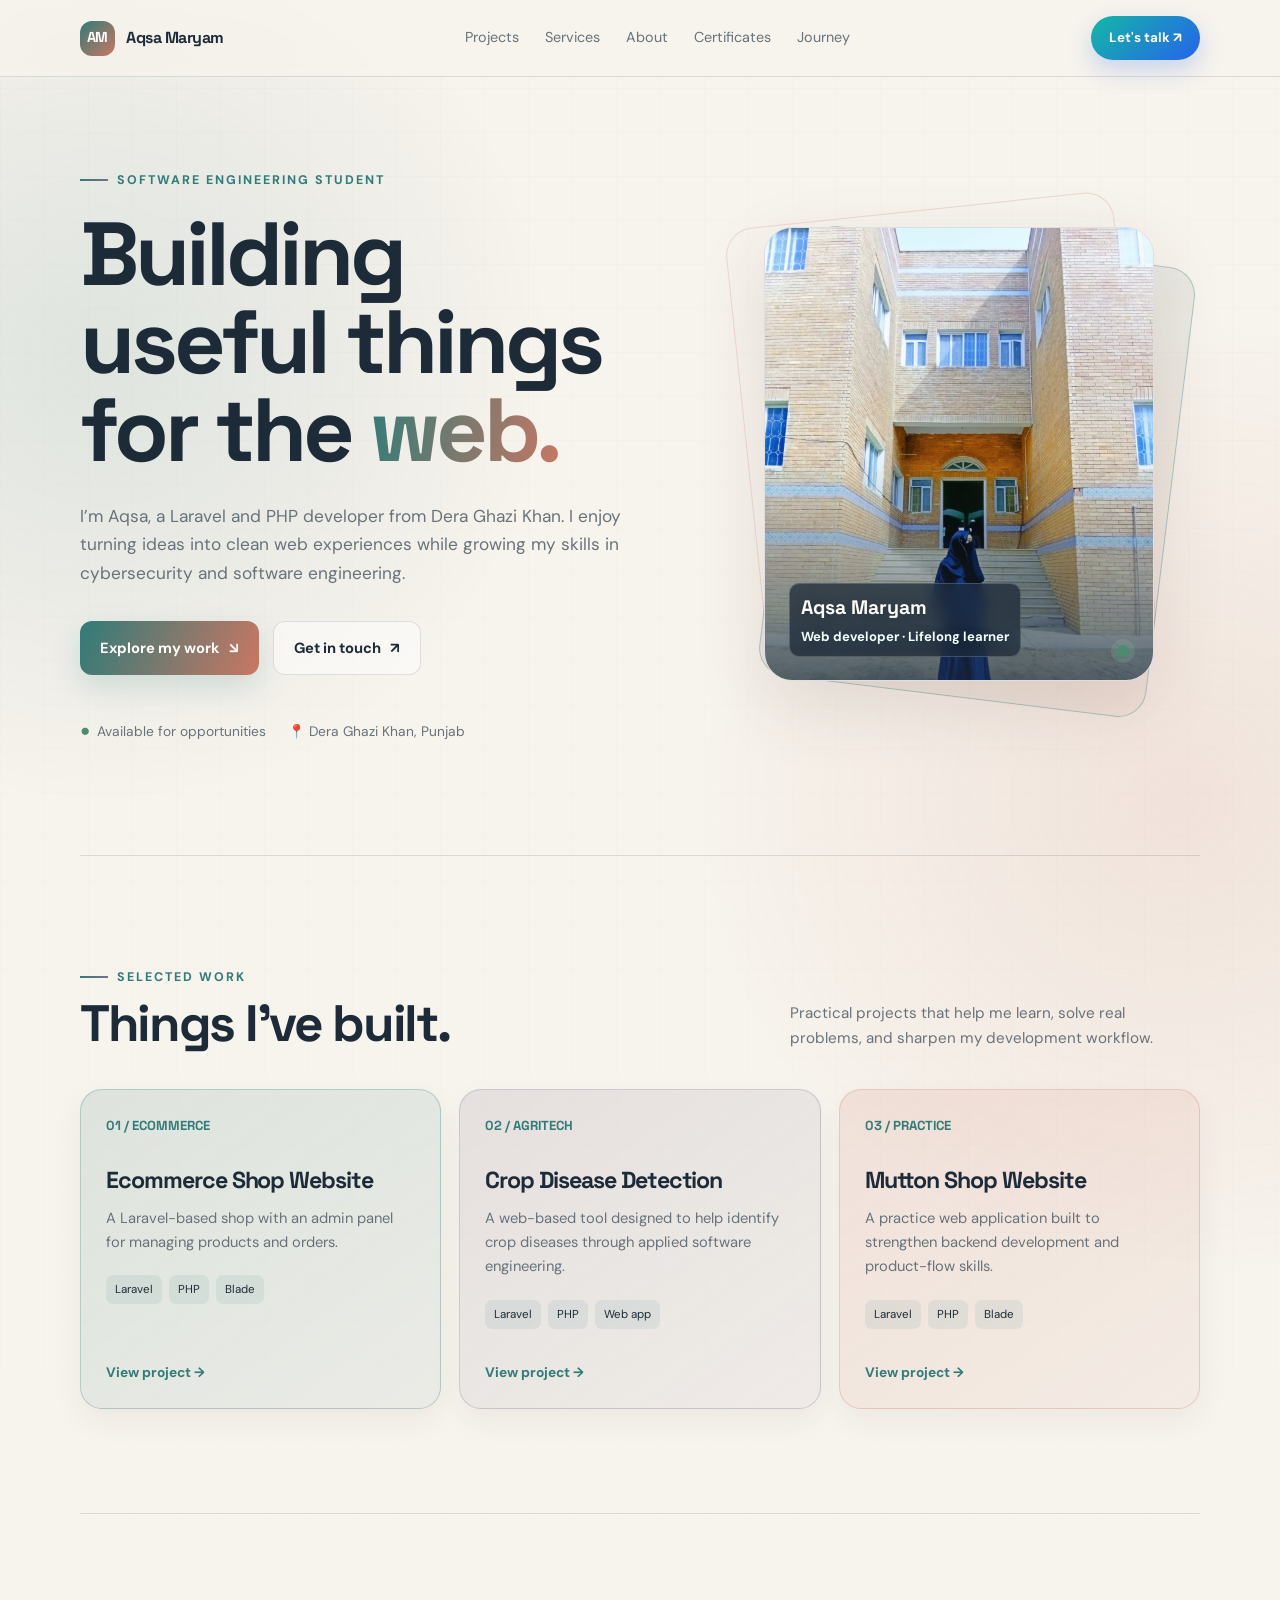
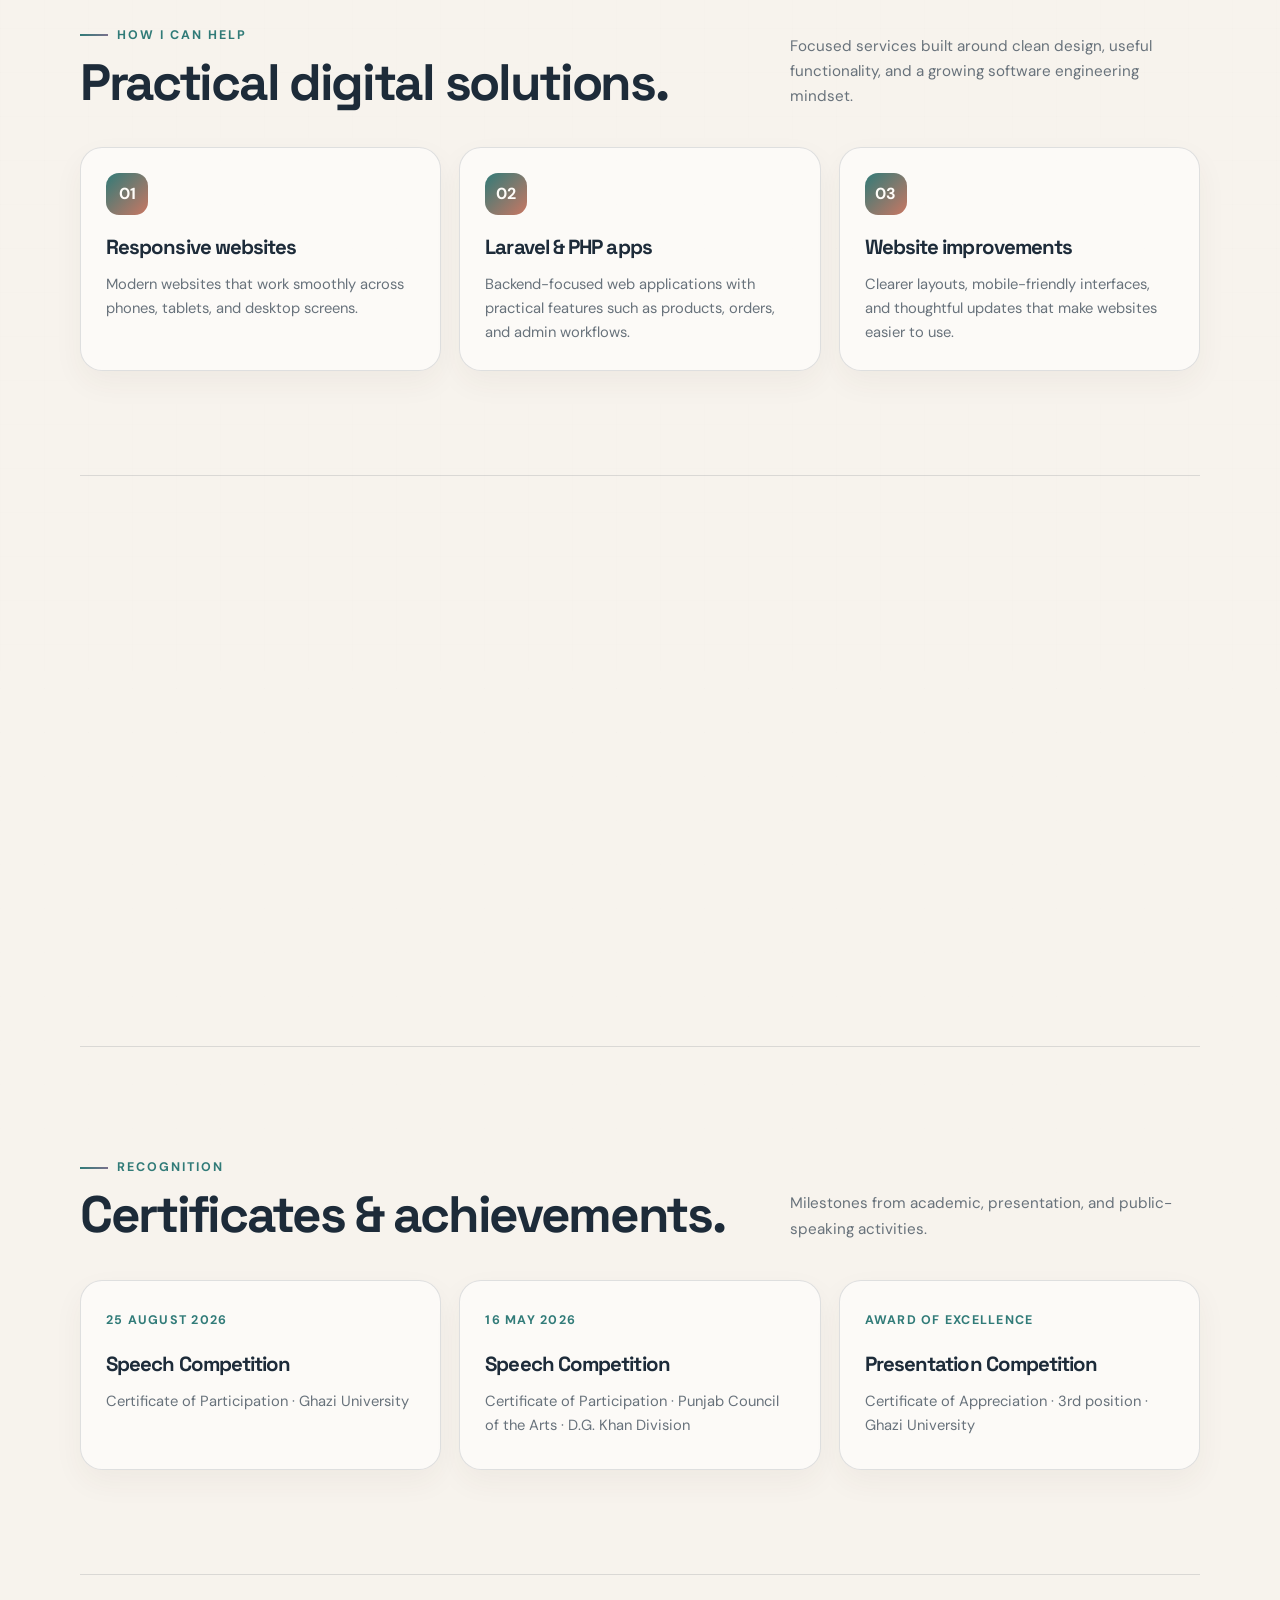
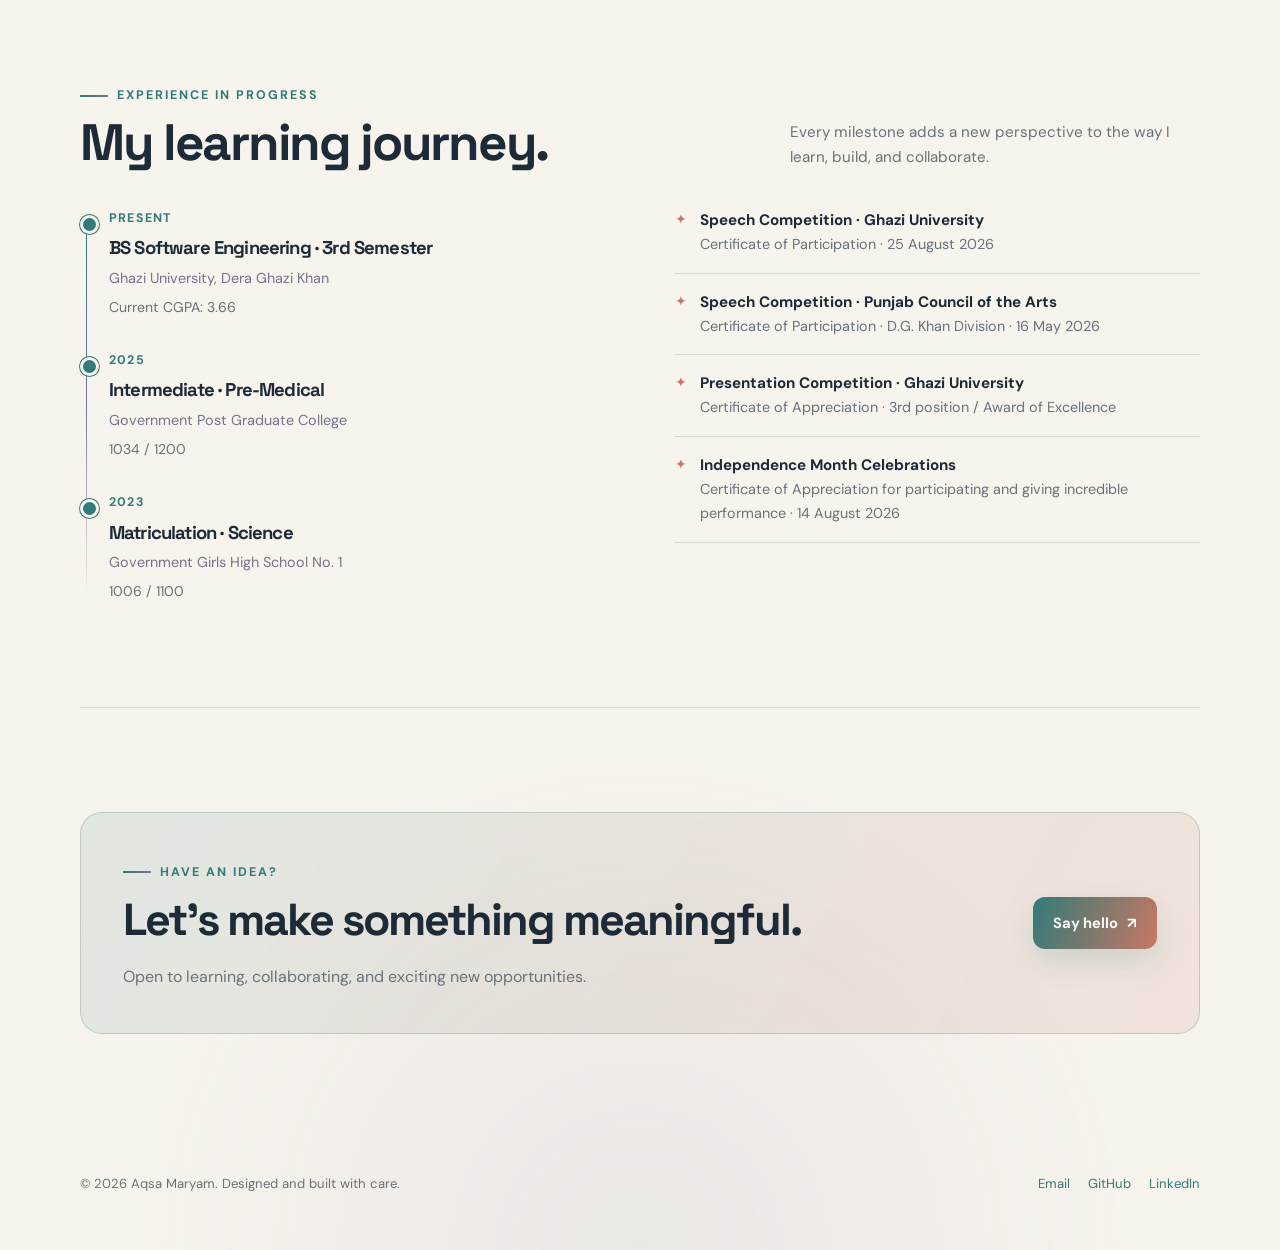
==== index.html @ 24b1ebb6 "Restore box palette and improve portrait label contrast Co-authored-by: Copilot <223556219+Copilot@u" ====
<!DOCTYPE html>
<html lang="en">
<head>
  <meta charset="UTF-8">
  <meta name="viewport" content="width=device-width, initial-scale=1">
  <meta name="description" content="Aqsa Maryam — Software Engineering student and web developer.">
  <title>Aqsa Maryam | Software Engineering Student</title>
  <link rel="preconnect" href="https://fonts.googleapis.com">
  <link rel="preconnect" href="https://fonts.gstatic.com" crossorigin>
  <link href="https://fonts.googleapis.com/css2?family=DM+Sans:wght@400;500;600;700&family=Space+Grotesk:wght@500;600;700&display=swap" rel="stylesheet">
  <style>
    :root {
      --bg: #f7f3ed;
      --bg-soft: #efe8de;
      --card: rgba(255,255,255,.72);
      --card-solid: #fffdf9;
      --text: #1d2b39;
      --muted: #68727b;
      --line: rgba(29,43,57,.13);
      --purple: #7a718c;
      --cyan: #317b78;
      --pink: #c97763;
      --green: #4c8b70;
      --shadow: 0 24px 70px rgba(74,58,43,.13);
      --radius: 22px;
    }

    * { box-sizing: border-box; margin: 0; padding: 0; }
    html { scroll-behavior: smooth; }
    body {
      background: var(--bg);
      color: var(--text);
      font-family: 'DM Sans', sans-serif;
      line-height: 1.65;
      overflow-x: hidden;
      animation: page-enter .45s ease-out both;
    }
    @keyframes page-enter { from { opacity: 0; transform: translateY(8px); } to { opacity: 1; transform: none; } }
    body::before {
      content: '';
      position: fixed;
      inset: 0;
      z-index: -2;
      background:
        radial-gradient(circle at 8% 8%, rgba(49,123,120,.12), transparent 28rem),
        radial-gradient(circle at 92% 18%, rgba(201,119,99,.13), transparent 30rem),
        radial-gradient(circle at 50% 100%, rgba(122,113,140,.09), transparent 32rem);
      pointer-events: none;
    }
    body::after {
      content: '';
      position: fixed;
      inset: 0;
      z-index: -1;
      opacity: .32;
      background-image: linear-gradient(rgba(29,43,57,.045) 1px, transparent 1px), linear-gradient(90deg, rgba(29,43,57,.045) 1px, transparent 1px);
      background-size: 44px 44px;
      mask-image: linear-gradient(to bottom, black, transparent 75%);
      pointer-events: none;
    }
    a { color: inherit; }
    .container { width: min(1120px, calc(100% - 40px)); margin: 0 auto; }

    .site-nav {
      position: sticky; top: 0; z-index: 20;
      border-bottom: 1px solid var(--line);
      background: rgba(247,243,237,.82);
      backdrop-filter: blur(18px);
    }
    .nav-inner { position: relative; min-height: 76px; display: flex; align-items: center; justify-content: space-between; gap: 24px; }
    .brand { display: flex; align-items: center; gap: 11px; font-family: 'Space Grotesk', sans-serif; font-weight: 700; text-decoration: none; letter-spacing: -.03em; }
    .brand-mark { width: 35px; height: 35px; display: grid; place-items: center; border-radius: 12px; color: #fffdf9; background: linear-gradient(135deg, var(--cyan), var(--pink)); font-size: .9rem; }
    .nav-links { display: flex; gap: 26px; list-style: none; color: var(--muted); font-size: .9rem; }
    .nav-links a { text-decoration: none; transition: color .2s ease; }
    .nav-links a:hover { color: var(--cyan); }
    .nav-cta { padding: 11px 18px; border: 0; border-radius: 999px; color: #fff; background: linear-gradient(135deg, #14b8a6, #2563eb); box-shadow: 0 10px 24px rgba(37,99,235,.22); text-decoration: none; font-size: .84rem; font-weight: 700; transition: transform .2s ease, box-shadow .2s ease; }
    .nav-cta:hover { transform: translateY(-3px); box-shadow: 0 14px 30px rgba(37,99,235,.28); }
    .menu-toggle { display: none; border: 1px solid var(--line); border-radius: 10px; padding: 8px 10px; color: var(--text); background: rgba(255,255,255,.55); font: inherit; font-size: .82rem; font-weight: 700; cursor: pointer; }

    .hero { min-height: 720px; display: grid; grid-template-columns: 1.08fr .92fr; align-items: center; gap: 72px; padding: 86px 0 110px; }
    .eyebrow { display: inline-flex; align-items: center; gap: 9px; color: var(--cyan); font-size: .78rem; font-weight: 700; text-transform: uppercase; letter-spacing: .16em; }
    .eyebrow::before { content: ''; width: 28px; height: 2px; background: linear-gradient(90deg, var(--cyan), var(--purple)); }
    h1, h2, h3 { font-family: 'Space Grotesk', sans-serif; letter-spacing: -.045em; }
    h1 { max-width: 720px; margin-top: 21px; font-size: clamp(3.2rem, 7vw, 6.4rem); line-height: .98; }
    .gradient-text { background: linear-gradient(100deg, var(--cyan), var(--pink)); background-clip: text; -webkit-background-clip: text; color: transparent; }
    .hero-copy { max-width: 620px; margin-top: 27px; color: var(--muted); font-size: 1.08rem; }
    .hero-actions { display: flex; flex-wrap: wrap; gap: 14px; margin-top: 34px; }
    .button { display: inline-flex; align-items: center; gap: 9px; padding: 14px 20px; border-radius: 12px; text-decoration: none; font-weight: 700; font-size: .92rem; transition: transform .2s ease, box-shadow .2s ease, background .2s ease; }
    .button:hover { transform: translateY(-3px); }
    .button-primary { color: #fffdf9; background: linear-gradient(110deg, var(--cyan), var(--pink)); box-shadow: 0 12px 30px rgba(49,123,120,.18); }
    .button-secondary { border: 1px solid var(--line); color: var(--text); background: rgba(255,255,255,.5); }
    .quick-facts { display: flex; flex-wrap: wrap; gap: 22px; margin-top: 42px; color: var(--muted); font-size: .86rem; }
    .quick-facts span { display: inline-flex; align-items: center; gap: 7px; }
    .quick-facts b { color: var(--green); font-size: 1.05rem; }

    .portrait-wrap { position: relative; justify-self: center; width: min(100%, 390px); aspect-ratio: .86; }
    .portrait-wrap::before, .portrait-wrap::after { content: ''; position: absolute; border-radius: 28px; transform: rotate(7deg); }
    .portrait-wrap::before { inset: 18px -18px -18px 18px; border: 1px solid rgba(49,123,120,.32); background: linear-gradient(145deg, rgba(49,123,120,.1), rgba(201,119,99,.08)); }
    .portrait-wrap::after { inset: -18px 18px 18px -18px; border: 1px solid rgba(201,119,99,.22); transform: rotate(-6deg); }
    .portrait-card { position: absolute; inset: 0; z-index: 1; overflow: hidden; border: 1px solid rgba(29,43,57,.14); border-radius: 28px; background: var(--card-solid); box-shadow: var(--shadow); }
    .portrait-card img { width: 100%; height: 100%; object-fit: cover; object-position: center top; filter: saturate(.9); }
    .portrait-card::after { content: ''; position: absolute; inset: 0; background: linear-gradient(to top, rgba(29,43,57,.72), transparent 50%); }
    .portrait-label { position: absolute; z-index: 2; bottom: 23px; left: 24px; right: 24px; display: flex; align-items: end; justify-content: space-between; gap: 12px; }
    .portrait-label > div { padding: 8px 11px; border: 1px solid rgba(255,255,255,.18); border-radius: 10px; background: rgba(29,43,57,.76); backdrop-filter: blur(8px); }
    .portrait-label strong { display: block; color: #fffdf9; font-family: 'Space Grotesk'; font-size: 1.22rem; text-shadow: 0 2px 10px rgba(29,43,57,.55); }
    .portrait-label small { display: block; margin-top: 2px; color: #f2fffc; font-size: .82rem; font-weight: 700; text-shadow: 0 2px 10px rgba(29,43,57,.55); }
    .status { width: 12px; height: 12px; border-radius: 50%; background: var(--green); box-shadow: 0 0 0 6px rgba(134,239,172,.13); }

    .section { padding: 104px 0; border-top: 1px solid var(--line); }
    .section-heading { display: flex; justify-content: space-between; align-items: end; gap: 25px; margin-bottom: 38px; }
    .section-heading h2 { margin-top: 10px; font-size: clamp(2rem, 4vw, 3.2rem); line-height: 1.05; }
    .section-heading p { max-width: 410px; color: var(--muted); font-size: .95rem; }
    .projects-grid { display: grid; grid-template-columns: repeat(3, 1fr); gap: 18px; }
    .project-card { position: relative; display: flex; flex-direction: column; min-height: 320px; padding: 25px; overflow: hidden; border: 1px solid var(--line); border-radius: var(--radius); box-shadow: 0 12px 30px rgba(74,58,43,.06); transition: transform .25s ease, border-color .25s ease, box-shadow .25s ease; }
    .project-card:nth-child(1) { border-color: rgba(49,123,120,.28); background: linear-gradient(145deg, rgba(49,123,120,.13), rgba(49,123,120,.06)); }
    .project-card:nth-child(2) { border-color: rgba(122,113,140,.28); background: linear-gradient(145deg, rgba(122,113,140,.14), rgba(122,113,140,.06)); }
    .project-card:nth-child(3) { border-color: rgba(201,119,99,.28); background: linear-gradient(145deg, rgba(201,119,99,.14), rgba(201,119,99,.06)); }
    .project-card:hover { transform: translateY(-8px); box-shadow: 0 18px 36px rgba(74,58,43,.11); }
    .project-card:nth-child(1):hover { border-color: rgba(76,139,112,.68); }
    .project-card:nth-child(2):hover { border-color: rgba(91,139,181,.68); }
    .project-card:nth-child(3):hover { border-color: rgba(201,119,99,.68); }
    .project-number { color: var(--cyan); font-family: 'Space Grotesk'; font-size: .82rem; font-weight: 700; }
    .project-card h3 { margin-top: 30px; font-size: 1.45rem; line-height: 1.12; }
    .project-card p { margin-top: 13px; color: var(--muted); font-size: .92rem; }
    .tags { display: flex; flex-wrap: wrap; gap: 7px; margin-top: 21px; }
    .tag { padding: 5px 9px; border-radius: 7px; color: var(--text); background: rgba(49,123,120,.09); font-size: .72rem; }
    .project-link { margin-top: auto; padding-top: 28px; color: var(--cyan); text-decoration: none; font-size: .86rem; font-weight: 700; }
    .project-link span { display: inline-block; transition: transform .2s ease; }
    .project-link:hover span { transform: translateX(5px); }
    .services-grid, .certificates-grid { display: grid; grid-template-columns: repeat(3, 1fr); gap: 18px; }
    .service-card, .certificate-card { padding: 25px; border: 1px solid var(--line); border-radius: var(--radius); background: rgba(255,255,255,.58); box-shadow: 0 12px 30px rgba(74,58,43,.05); }
    .service-card { min-height: 220px; }
    .service-card h3, .certificate-card h3 { margin-top: 21px; font-size: 1.28rem; line-height: 1.15; }
    .service-card p, .certificate-card p { margin-top: 12px; color: var(--muted); font-size: .92rem; }
    .service-icon { display: grid; width: 42px; height: 42px; place-items: center; border-radius: 13px; color: #fffdf9; background: linear-gradient(135deg, var(--cyan), var(--pink)); font-weight: 700; }
    .certificate-card { min-height: 190px; }
    .certificate-card .period { color: var(--cyan); font-size: .78rem; font-weight: 700; letter-spacing: .1em; text-transform: uppercase; }

    .about-grid { display: grid; grid-template-columns: .9fr 1.1fr; gap: 70px; }
    .about-copy { color: var(--muted); font-size: 1.03rem; }
    .about-copy p + p { margin-top: 16px; }
    .skill-list { display: flex; flex-wrap: wrap; align-content: start; gap: 10px; }
    .skill { padding: 12px 15px; border: 1px solid var(--line); border-radius: 12px; color: var(--text); background: rgba(255,255,255,.55); font-size: .86rem; }
    .skill strong { color: var(--cyan); margin-right: 4px; }

    .journey-grid { display: grid; grid-template-columns: 1fr 1fr; gap: 70px; }
    .timeline { position: relative; padding-left: 29px; }
    .timeline::before { content: ''; position: absolute; left: 6px; top: 7px; bottom: 7px; width: 1px; background: linear-gradient(var(--cyan), var(--purple), transparent); }
    .timeline-item { position: relative; padding-bottom: 31px; }
    .timeline-item:last-child { padding-bottom: 0; }
    .timeline-item::before { content: ''; position: absolute; left: -29px; top: 7px; width: 13px; height: 13px; border: 3px solid var(--bg); border-radius: 50%; background: var(--cyan); box-shadow: 0 0 0 1px var(--cyan); }
    .timeline-item .period { color: var(--cyan); font-size: .78rem; font-weight: 700; letter-spacing: .1em; text-transform: uppercase; }
    .timeline-item h3 { margin-top: 5px; font-size: 1.16rem; }
    .timeline-item .place { margin-top: 3px; color: var(--purple); font-size: .9rem; }
    .timeline-item p { margin-top: 5px; color: var(--muted); font-size: .88rem; }
    .achievement-list { list-style: none; }
    .achievement-list li { display: flex; gap: 13px; padding: 16px 0; border-bottom: 1px solid var(--line); color: var(--muted); font-size: .9rem; }
    .achievement-list li:first-child { padding-top: 0; }
    .achievement-list li::before { content: '✦'; flex: 0 0 auto; color: var(--pink); }
    .achievement-list strong { display: block; color: var(--text); font-size: .95rem; }

    .contact-panel { display: flex; align-items: center; justify-content: space-between; gap: 32px; padding: 42px; overflow: hidden; border: 1px solid rgba(49,123,120,.25); border-radius: var(--radius); background: linear-gradient(120deg, rgba(49,123,120,.1), rgba(201,119,99,.13)); }
    .contact-panel h2 { font-size: clamp(1.8rem, 4vw, 2.8rem); }
    .contact-panel p { margin-top: 8px; color: var(--muted); }
    footer { display: flex; justify-content: space-between; gap: 20px; padding: 35px 0 55px; color: var(--muted); font-size: .82rem; }
    footer a { color: var(--cyan); text-decoration: none; }
    .socials { display: flex; gap: 18px; }

    .reveal { opacity: 0; transform: translateY(18px); transition: opacity .65s ease, transform .65s ease; }
    .reveal.visible { opacity: 1; transform: none; }
    @media (prefers-reduced-motion: reduce) { html { scroll-behavior: auto; } body { animation: none; } .reveal { opacity: 1; transform: none; transition: none; } * { transition-duration: .01ms !important; } }
    @media (max-width: 820px) {
      .menu-toggle { display: inline-flex; align-items: center; gap: 7px; }
      .nav-links { display: none; position: absolute; top: calc(100% - 1px); left: 0; right: 0; flex-direction: column; gap: 0; padding: 8px; border: 1px solid var(--line); border-top: 0; border-radius: 0 0 16px 16px; background: rgba(247,243,237,.97); box-shadow: 0 16px 28px rgba(74,58,43,.1); }
      .nav-links.is-open { display: flex; }
      .nav-links a { display: block; padding: 12px 10px; border-radius: 10px; }
      .nav-links a:hover { background: rgba(49,123,120,.08); }
      .hero { grid-template-columns: 1fr; gap: 55px; padding-top: 70px; }
      .portrait-wrap { width: min(100%, 340px); justify-self: start; }
      .projects-grid, .services-grid, .certificates-grid, .journey-grid, .about-grid { grid-template-columns: 1fr; gap: 45px; }
      .section-heading { display: block; }
      .section-heading p { margin-top: 16px; }
    }
    @media (max-width: 520px) {
      .container { width: min(100% - 28px, 1120px); }
      .nav-inner { min-height: 68px; }
      .nav-cta { padding: 8px 11px; font-size: .76rem; }
      .menu-toggle { padding: 7px 9px; }
      h1 { font-size: clamp(2.9rem, 15vw, 4.5rem); }
      .hero { min-height: auto; padding: 65px 0 85px; }
      .section { padding: 76px 0; }
      .contact-panel { display: block; padding: 27px; }
      .contact-panel .button { margin-top: 24px; }
      footer { display: block; }
      .socials { margin-top: 12px; }
    }
  </style>
</head>
<body>
  <nav class="site-nav">
    <div class="container nav-inner">
      <a class="brand" href="#top"><span class="brand-mark">AM</span><span>Aqsa Maryam</span></a>
      <ul class="nav-links" id="site-menu">
        <li><a href="#projects">Projects</a></li>
        <li><a href="#services">Services</a></li>
        <li><a href="#about">About</a></li>
        <li><a href="#certificates">Certificates</a></li>
        <li><a href="#journey">Journey</a></li>
      </ul>
      <button class="menu-toggle" type="button" aria-controls="site-menu" aria-expanded="false">Menu <span aria-hidden="true">☰</span></button>
      <a class="nav-cta" href="contact.html">Let's talk ↗</a>
    </div>
  </nav>

  <main id="top">
    <header class="container hero">
      <div class="reveal">
        <span class="eyebrow">Software engineering student</span>
        <h1>Building useful things for the <span class="gradient-text">web.</span></h1>
        <p class="hero-copy">I’m Aqsa, a Laravel and PHP developer from Dera Ghazi Khan. I enjoy turning ideas into clean web experiences while growing my skills in cybersecurity and software engineering.</p>
        <div class="hero-actions">
          <a class="button button-primary" href="#projects">Explore my work <span>↘</span></a>
          <a class="button button-secondary" href="contact.html">Get in touch <span>↗</span></a>
        </div>
        <div class="quick-facts">
          <span><b>●</b> Available for opportunities</span>
          <span>📍 Dera Ghazi Khan, Punjab</span>
        </div>
      </div>
      <div class="portrait-wrap reveal">
        <div class="portrait-card">
          <img src="photo.jpg" alt="Portrait of Aqsa Maryam">
          <div class="portrait-label"><div><strong>Aqsa Maryam</strong><small>Web developer · Lifelong learner</small></div><span class="status" title="Available"></span></div>
        </div>
      </div>
    </header>

    <section class="container section" id="projects">
      <div class="section-heading reveal"><div><span class="eyebrow">Selected work</span><h2>Things I’ve built.</h2></div><p>Practical projects that help me learn, solve real problems, and sharpen my development workflow.</p></div>
      <div class="projects-grid">
        <article class="project-card reveal"><span class="project-number">01 / ECOMMERCE</span><h3>Ecommerce Shop Website</h3><p>A Laravel-based shop with an admin panel for managing products and orders.</p><div class="tags"><span class="tag">Laravel</span><span class="tag">PHP</span><span class="tag">Blade</span></div><a class="project-link" href="https://github.com/aqsamaryam-software/-Ecommerce-Shop-Website" target="_blank" rel="noreferrer">View project <span>→</span></a></article>
        <article class="project-card reveal"><span class="project-number">02 / AGRITECH</span><h3>Crop Disease Detection</h3><p>A web-based tool designed to help identify crop diseases through applied software engineering.</p><div class="tags"><span class="tag">Laravel</span><span class="tag">PHP</span><span class="tag">Web app</span></div><a class="project-link" href="https://github.com/aqsamaryam-software/Crop-Disease-Detection-Website" target="_blank" rel="noreferrer">View project <span>→</span></a></article>
        <article class="project-card reveal"><span class="project-number">03 / PRACTICE</span><h3>Mutton Shop Website</h3><p>A practice web application built to strengthen backend development and product-flow skills.</p><div class="tags"><span class="tag">Laravel</span><span class="tag">PHP</span><span class="tag">Blade</span></div><a class="project-link" href="https://github.com/aqsamaryam-software/Khalid-mizail-Mutton-Shop-Website" target="_blank" rel="noreferrer">View project <span>→</span></a></article>
      </div>
    </section>

    <section class="container section" id="services">
      <div class="section-heading reveal"><div><span class="eyebrow">How I can help</span><h2>Practical digital solutions.</h2></div><p>Focused services built around clean design, useful functionality, and a growing software engineering mindset.</p></div>
      <div class="services-grid">
        <article class="service-card reveal"><span class="service-icon">01</span><h3>Responsive websites</h3><p>Modern websites that work smoothly across phones, tablets, and desktop screens.</p></article>
        <article class="service-card reveal"><span class="service-icon">02</span><h3>Laravel & PHP apps</h3><p>Backend-focused web applications with practical features such as products, orders, and admin workflows.</p></article>
        <article class="service-card reveal"><span class="service-icon">03</span><h3>Website improvements</h3><p>Clearer layouts, mobile-friendly interfaces, and thoughtful updates that make websites easier to use.</p></article>
      </div>
    </section>

    <section class="container section" id="about">
      <div class="section-heading reveal"><div><span class="eyebrow">A little about me</span><h2>Curious by nature.<br>Intentional in code.</h2></div></div>
      <div class="about-grid">
        <div class="about-copy reveal"><p>I’m currently studying BS Software Engineering at Ghazi University. My focus is building a strong foundation in web development, problem solving, and secure digital experiences.</p><p>When I’m away from my editor, you’ll find me participating in speech and debate competitions, learning a new tool, or exploring ideas that make technology more useful.</p></div>
        <div class="skill-list reveal"><span class="skill"><strong>01</strong> Web Development</span><span class="skill"><strong>02</strong> Laravel & PHP</span><span class="skill"><strong>03</strong> Cybersecurity</span><span class="skill"><strong>04</strong> Digital Marketing</span><span class="skill"><strong>05</strong> Prompt Engineering</span><span class="skill"><strong>06</strong> MS Office</span><span class="skill"><strong>07</strong> Windows Installation</span><span class="skill"><strong>08</strong> Public Speaking</span></div>
      </div>
    </section>

    <section class="container section" id="certificates">
      <div class="section-heading reveal"><div><span class="eyebrow">Recognition</span><h2>Certificates & achievements.</h2></div><p>Milestones from academic, presentation, and public-speaking activities.</p></div>
      <div class="certificates-grid">
        <article class="certificate-card reveal"><span class="period">25 August 2026</span><h3>Speech Competition</h3><p>Certificate of Participation · Ghazi University</p></article>
        <article class="certificate-card reveal"><span class="period">16 May 2026</span><h3>Speech Competition</h3><p>Certificate of Participation · Punjab Council of the Arts · D.G. Khan Division</p></article>
        <article class="certificate-card reveal"><span class="period">Award of Excellence</span><h3>Presentation Competition</h3><p>Certificate of Appreciation · 3rd position · Ghazi University</p></article>
      </div>
    </section>

    <section class="container section" id="journey">
      <div class="section-heading reveal"><div><span class="eyebrow">Experience in progress</span><h2>My learning journey.</h2></div><p>Every milestone adds a new perspective to the way I learn, build, and collaborate.</p></div>
      <div class="journey-grid">
        <div class="timeline reveal">
          <div class="timeline-item"><div class="period">Present</div><h3>BS Software Engineering · 3rd Semester</h3><div class="place">Ghazi University, Dera Ghazi Khan</div><p>Current CGPA: 3.66</p></div>
          <div class="timeline-item"><div class="period">2025</div><h3>Intermediate · Pre-Medical</h3><div class="place">Government Post Graduate College</div><p>1034 / 1200</p></div>
          <div class="timeline-item"><div class="period">2023</div><h3>Matriculation · Science</h3><div class="place">Government Girls High School No. 1</div><p>1006 / 1100</p></div>
        </div>
        <ul class="achievement-list reveal">
          <li><div><strong>Speech Competition · Ghazi University</strong>Certificate of Participation · 25 August 2026</div></li>
          <li><div><strong>Speech Competition · Punjab Council of the Arts</strong>Certificate of Participation · D.G. Khan Division · 16 May 2026</div></li>
          <li><div><strong>Presentation Competition · Ghazi University</strong>Certificate of Appreciation · 3rd position / Award of Excellence</div></li>
          <li><div><strong>Independence Month Celebrations</strong>Certificate of Appreciation for participating and giving incredible performance · 14 August 2026</div></li>
        </ul>
      </div>
    </section>

    <section class="container section reveal" id="contact">
      <div class="contact-panel"><div><span class="eyebrow">Have an idea?</span><h2>Let’s make something meaningful.</h2><p>Open to learning, collaborating, and exciting new opportunities.</p></div><a class="button button-primary" href="contact.html">Say hello <span>↗</span></a></div>
    </section>
  </main>

  <footer class="container"><span>© 2026 Aqsa Maryam. Designed and built with care.</span><div class="socials"><a href="mailto:aqsamaryamm2@gmail.com">Email</a><a href="https://github.com/aqsamaryam-software" target="_blank" rel="noreferrer">GitHub</a><a href="https://www.linkedin.com/in/aqsa-maryam-84b518395" target="_blank" rel="noreferrer">LinkedIn</a></div></footer>

  <script>
    const menuToggle = document.querySelector('.menu-toggle');
    const siteMenu = document.querySelector('#site-menu');
    menuToggle.addEventListener('click', () => {
      const isOpen = siteMenu.classList.toggle('is-open');
      menuToggle.setAttribute('aria-expanded', String(isOpen));
    });
    siteMenu.querySelectorAll('a').forEach((link) => {
      link.addEventListener('click', () => {
        siteMenu.classList.remove('is-open');
        menuToggle.setAttribute('aria-expanded', 'false');
      });
    });

    const observer = new IntersectionObserver((entries) => {
      entries.forEach((entry) => {
        if (entry.isIntersecting) {
          entry.target.classList.add('visible');
          observer.unobserve(entry.target);
        }
      });
    }, { threshold: 0.12 });
    document.querySelectorAll('.reveal').forEach((element) => observer.observe(element));
  </script>
</body>
</html>
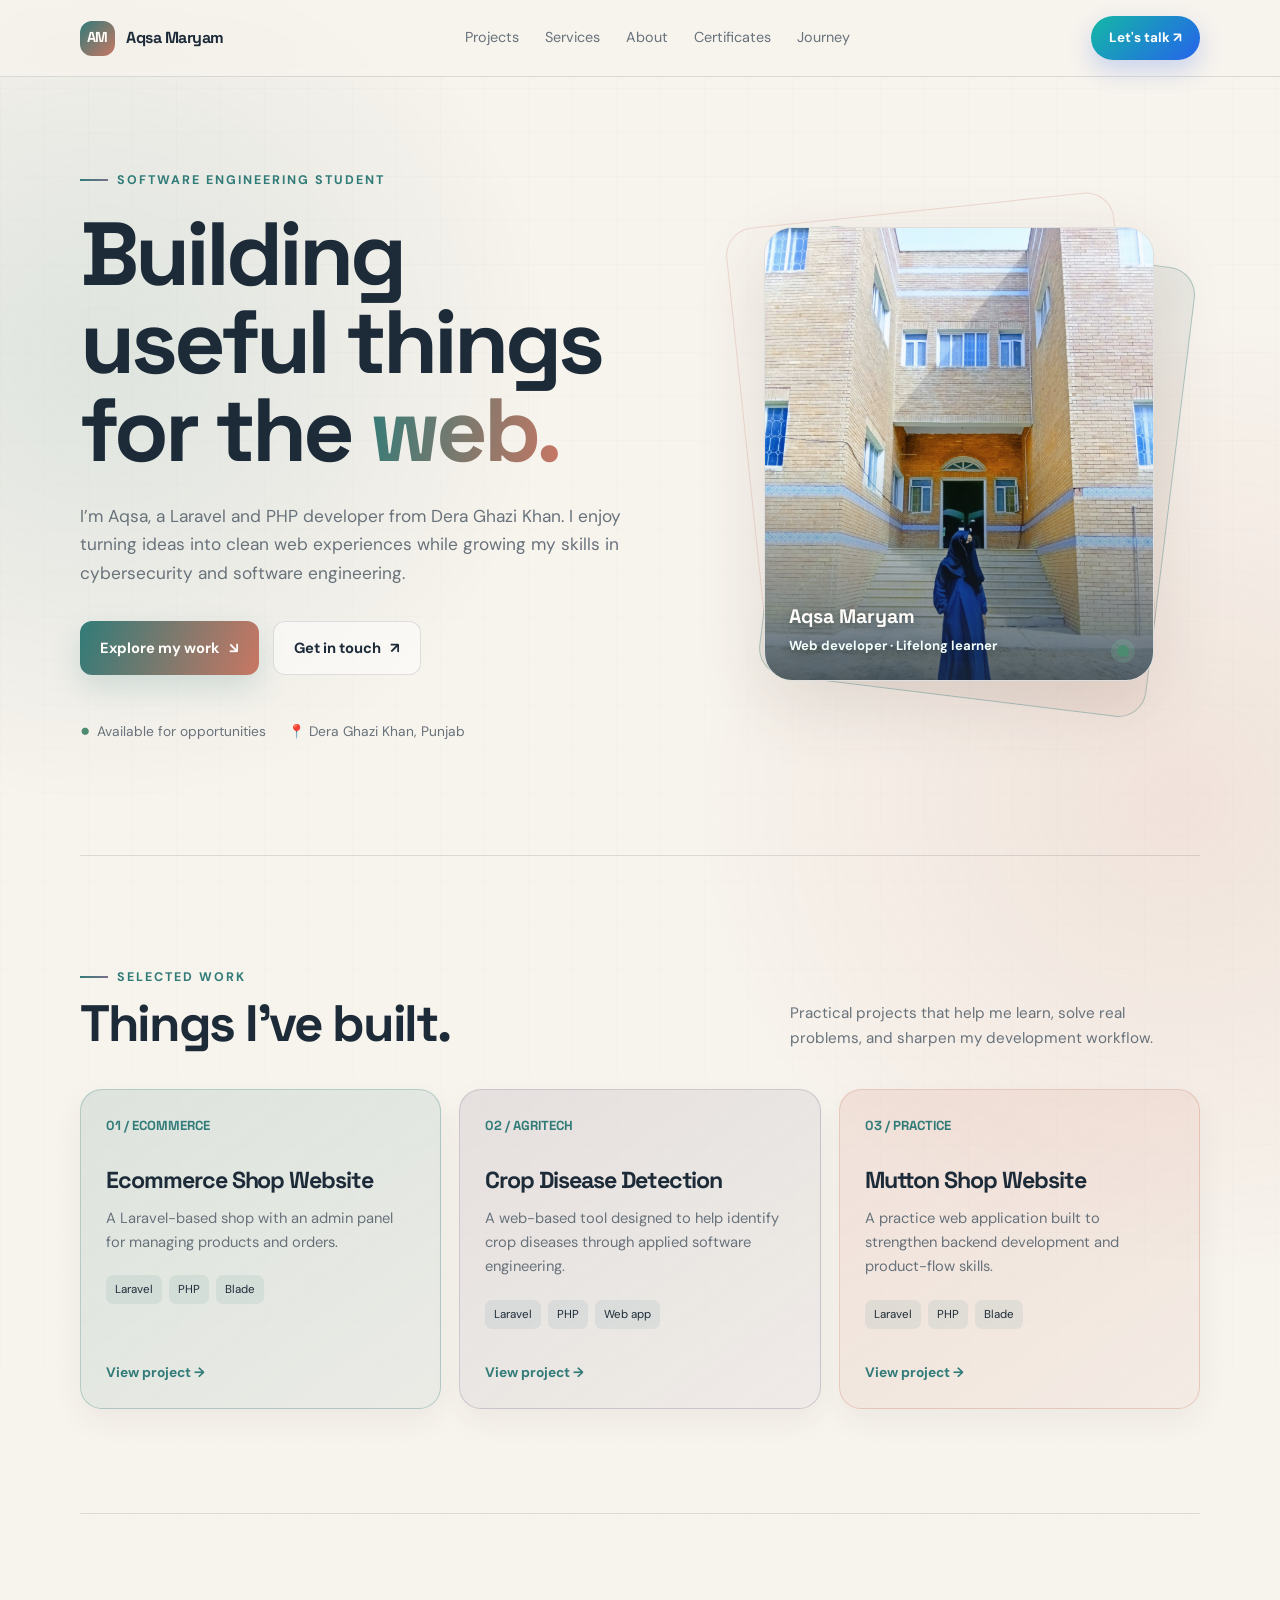
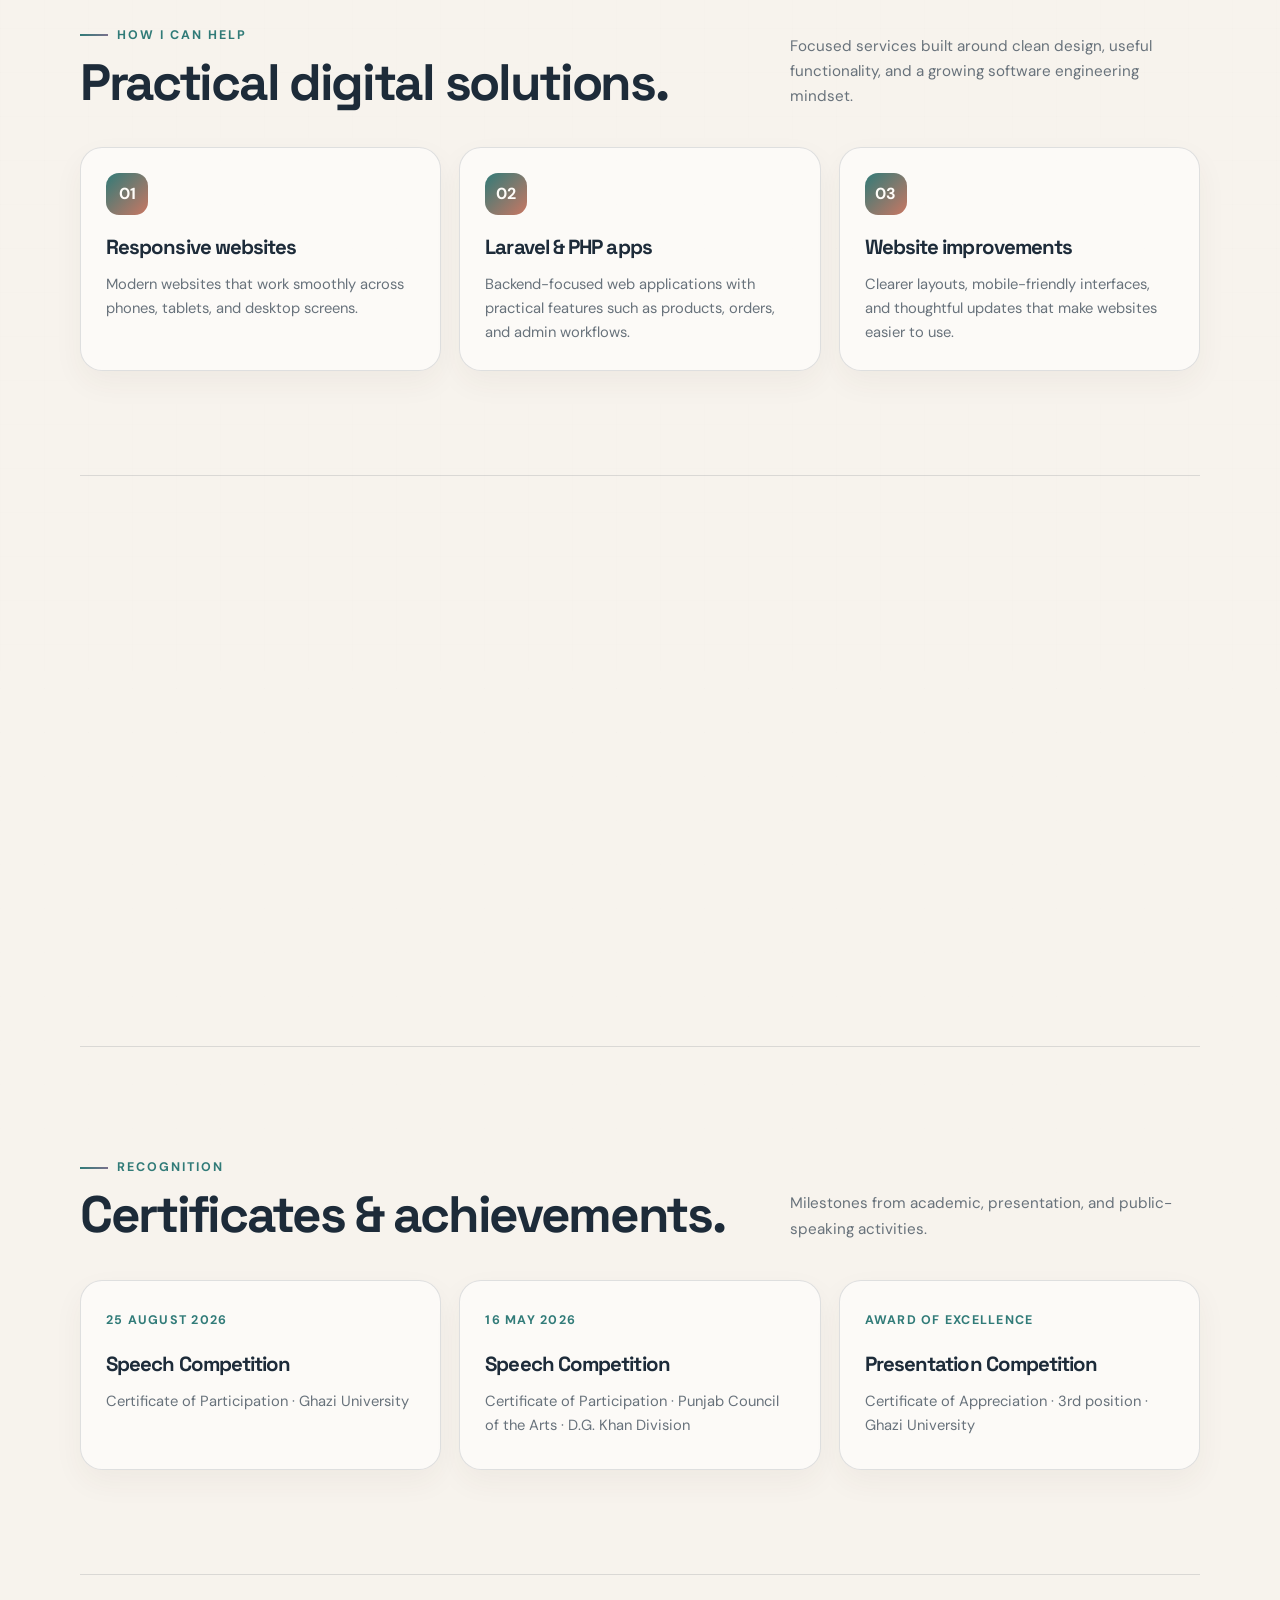
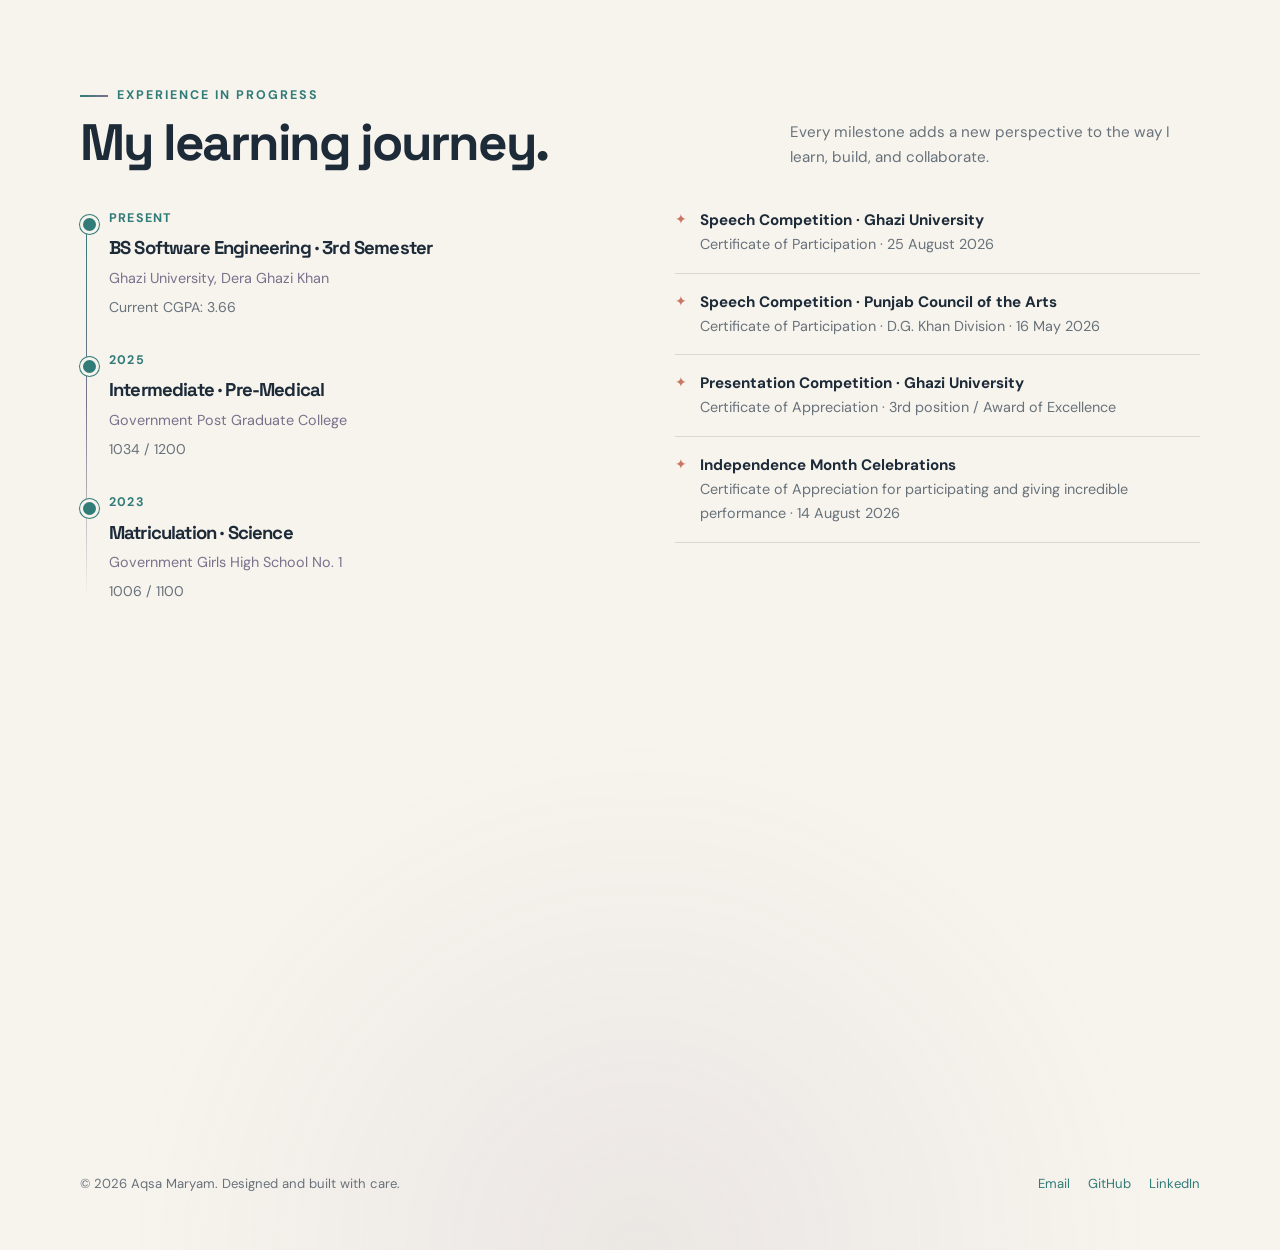
==== commit 5daebd70: "Remove portrait text panel Co-authored-by: Copilot <223556219+Copilot@users.noreply.github.com>" ====
--- a/index.html
+++ b/index.html
@@ -101,7 +101,6 @@
     .portrait-card img { width: 100%; height: 100%; object-fit: cover; object-position: center top; filter: saturate(.9); }
     .portrait-card::after { content: ''; position: absolute; inset: 0; background: linear-gradient(to top, rgba(29,43,57,.72), transparent 50%); }
     .portrait-label { position: absolute; z-index: 2; bottom: 23px; left: 24px; right: 24px; display: flex; align-items: end; justify-content: space-between; gap: 12px; }
-    .portrait-label > div { padding: 8px 11px; border: 1px solid rgba(255,255,255,.18); border-radius: 10px; background: rgba(29,43,57,.76); backdrop-filter: blur(8px); }
     .portrait-label strong { display: block; color: #fffdf9; font-family: 'Space Grotesk'; font-size: 1.22rem; text-shadow: 0 2px 10px rgba(29,43,57,.55); }
     .portrait-label small { display: block; margin-top: 2px; color: #f2fffc; font-size: .82rem; font-weight: 700; text-shadow: 0 2px 10px rgba(29,43,57,.55); }
     .status { width: 12px; height: 12px; border-radius: 50%; background: var(--green); box-shadow: 0 0 0 6px rgba(134,239,172,.13); }
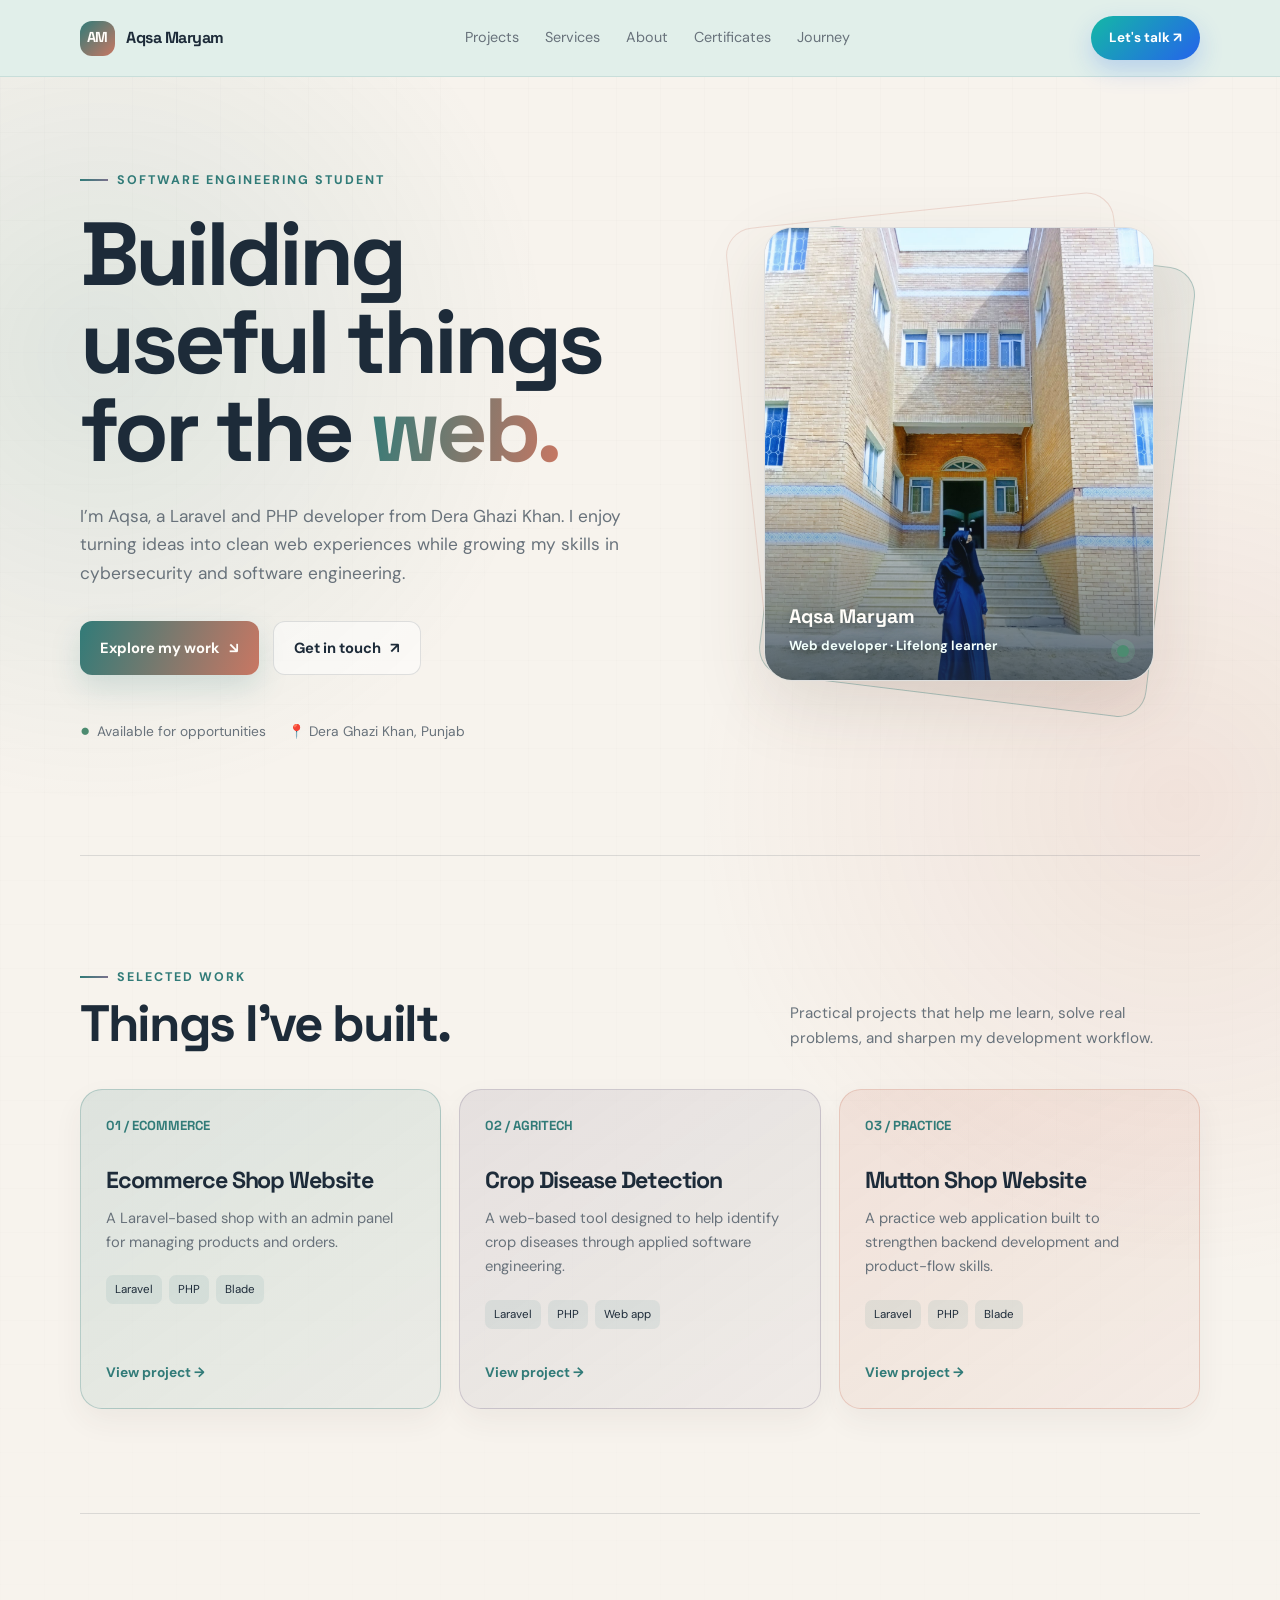
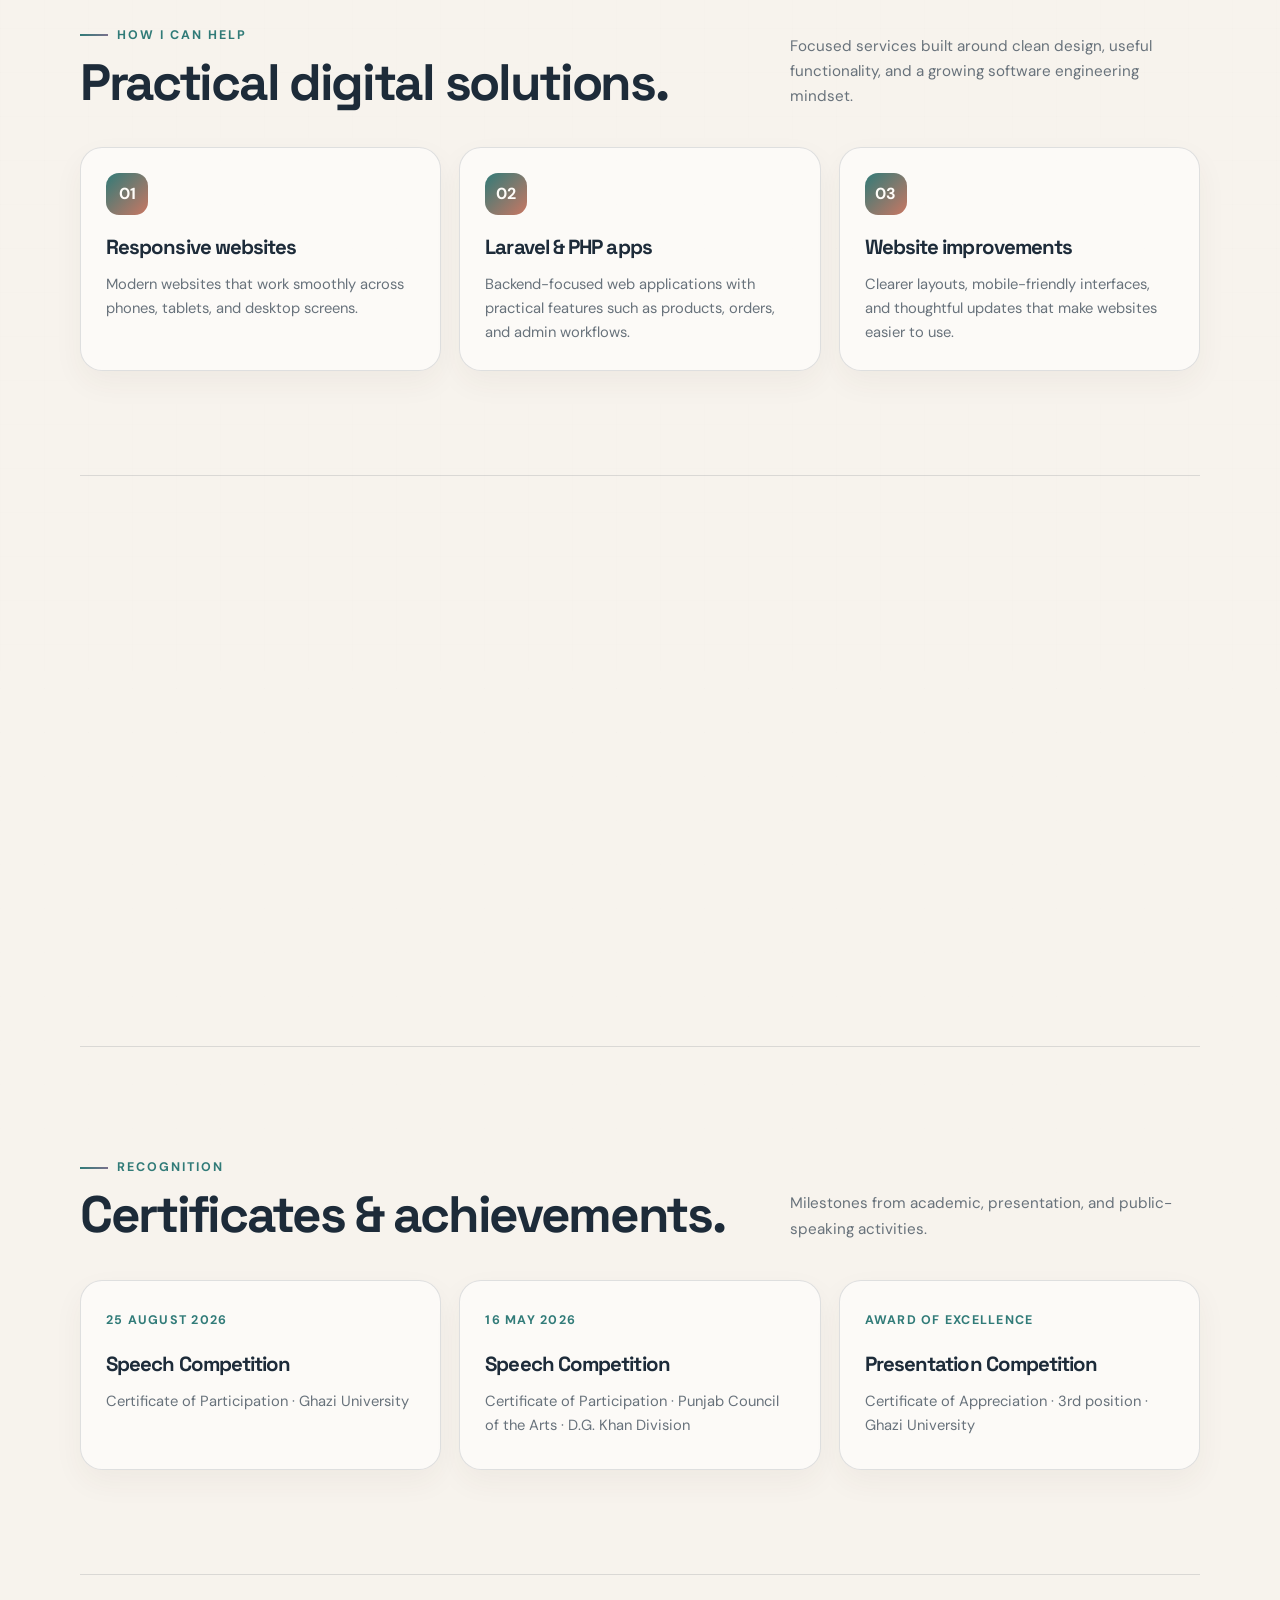
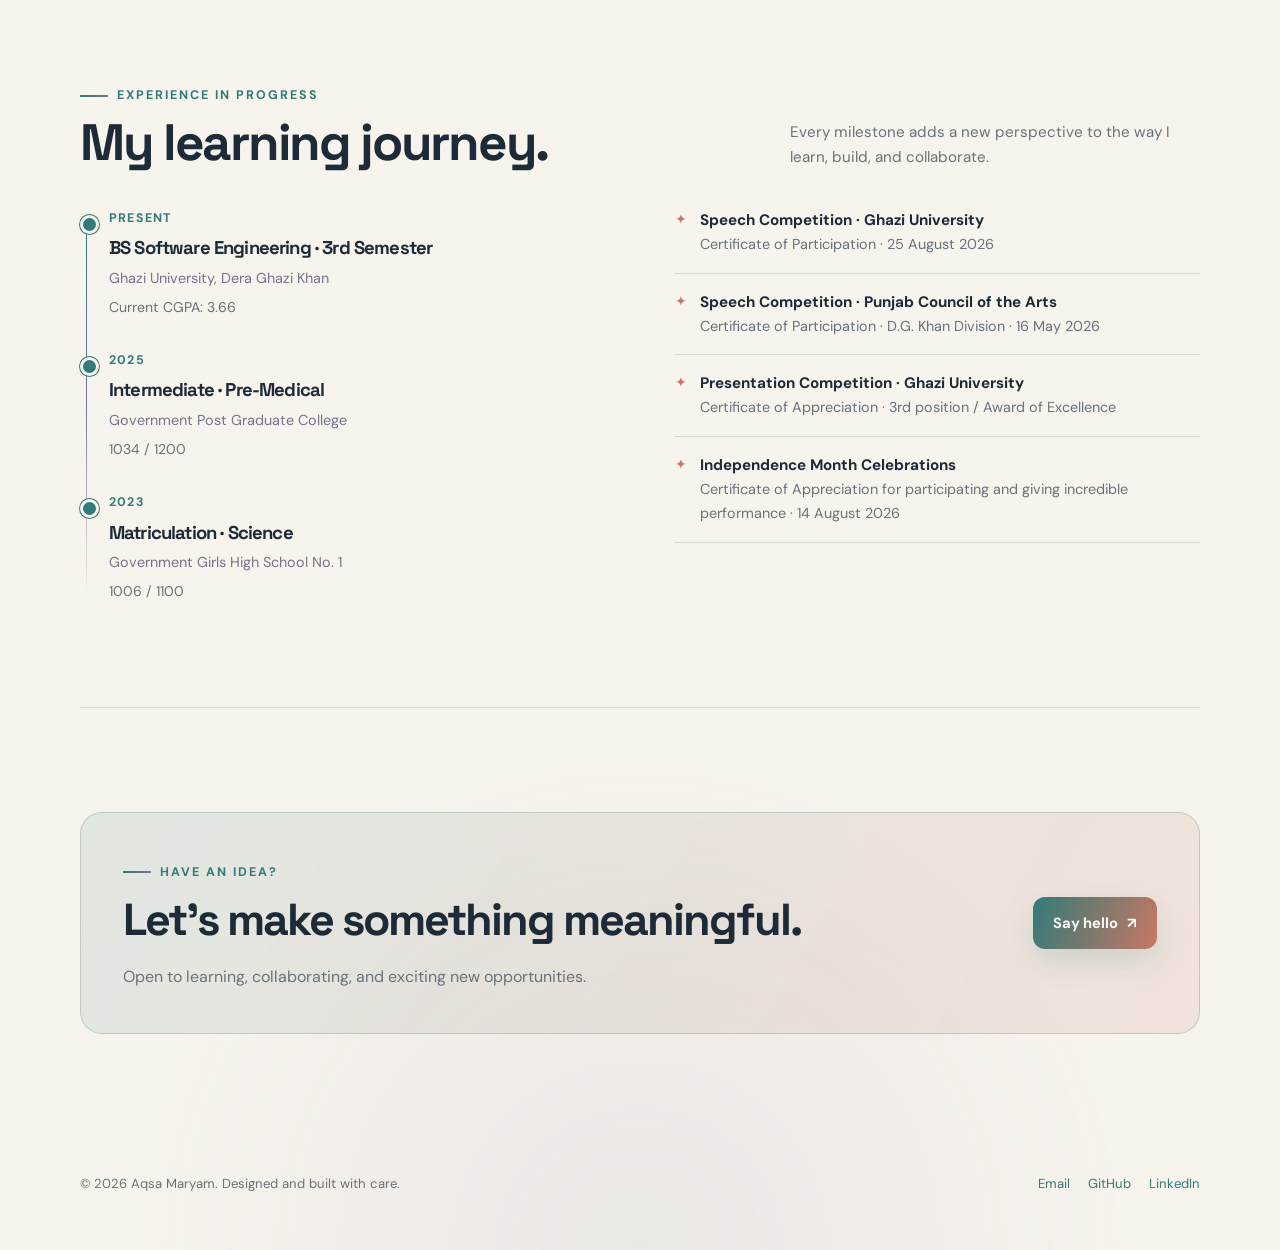
==== commit 2593f393: "Give the navigation bar a soft sage tint Co-authored-by: Copilot <223556219+Copilot@users.noreply.gi" ====
--- a/index.html
+++ b/index.html
@@ -63,8 +63,8 @@
 
     .site-nav {
       position: sticky; top: 0; z-index: 20;
-      border-bottom: 1px solid var(--line);
-      background: rgba(247,243,237,.82);
+      border-bottom: 1px solid rgba(49,123,120,.14);
+      background: rgba(224,239,234,.96);
       backdrop-filter: blur(18px);
     }
     .nav-inner { position: relative; min-height: 76px; display: flex; align-items: center; justify-content: space-between; gap: 24px; }
@@ -170,7 +170,7 @@
     @media (prefers-reduced-motion: reduce) { html { scroll-behavior: auto; } body { animation: none; } .reveal { opacity: 1; transform: none; transition: none; } * { transition-duration: .01ms !important; } }
     @media (max-width: 820px) {
       .menu-toggle { display: inline-flex; align-items: center; gap: 7px; }
-      .nav-links { display: none; position: absolute; top: calc(100% - 1px); left: 0; right: 0; flex-direction: column; gap: 0; padding: 8px; border: 1px solid var(--line); border-top: 0; border-radius: 0 0 16px 16px; background: rgba(247,243,237,.97); box-shadow: 0 16px 28px rgba(74,58,43,.1); }
+      .nav-links { display: none; position: absolute; top: calc(100% - 1px); left: 0; right: 0; flex-direction: column; gap: 0; padding: 8px; border: 1px solid rgba(49,123,120,.14); border-top: 0; border-radius: 0 0 16px 16px; background: rgba(224,239,234,.98); box-shadow: 0 16px 28px rgba(74,58,43,.1); }
       .nav-links.is-open { display: flex; }
       .nav-links a { display: block; padding: 12px 10px; border-radius: 10px; }
       .nav-links a:hover { background: rgba(49,123,120,.08); }
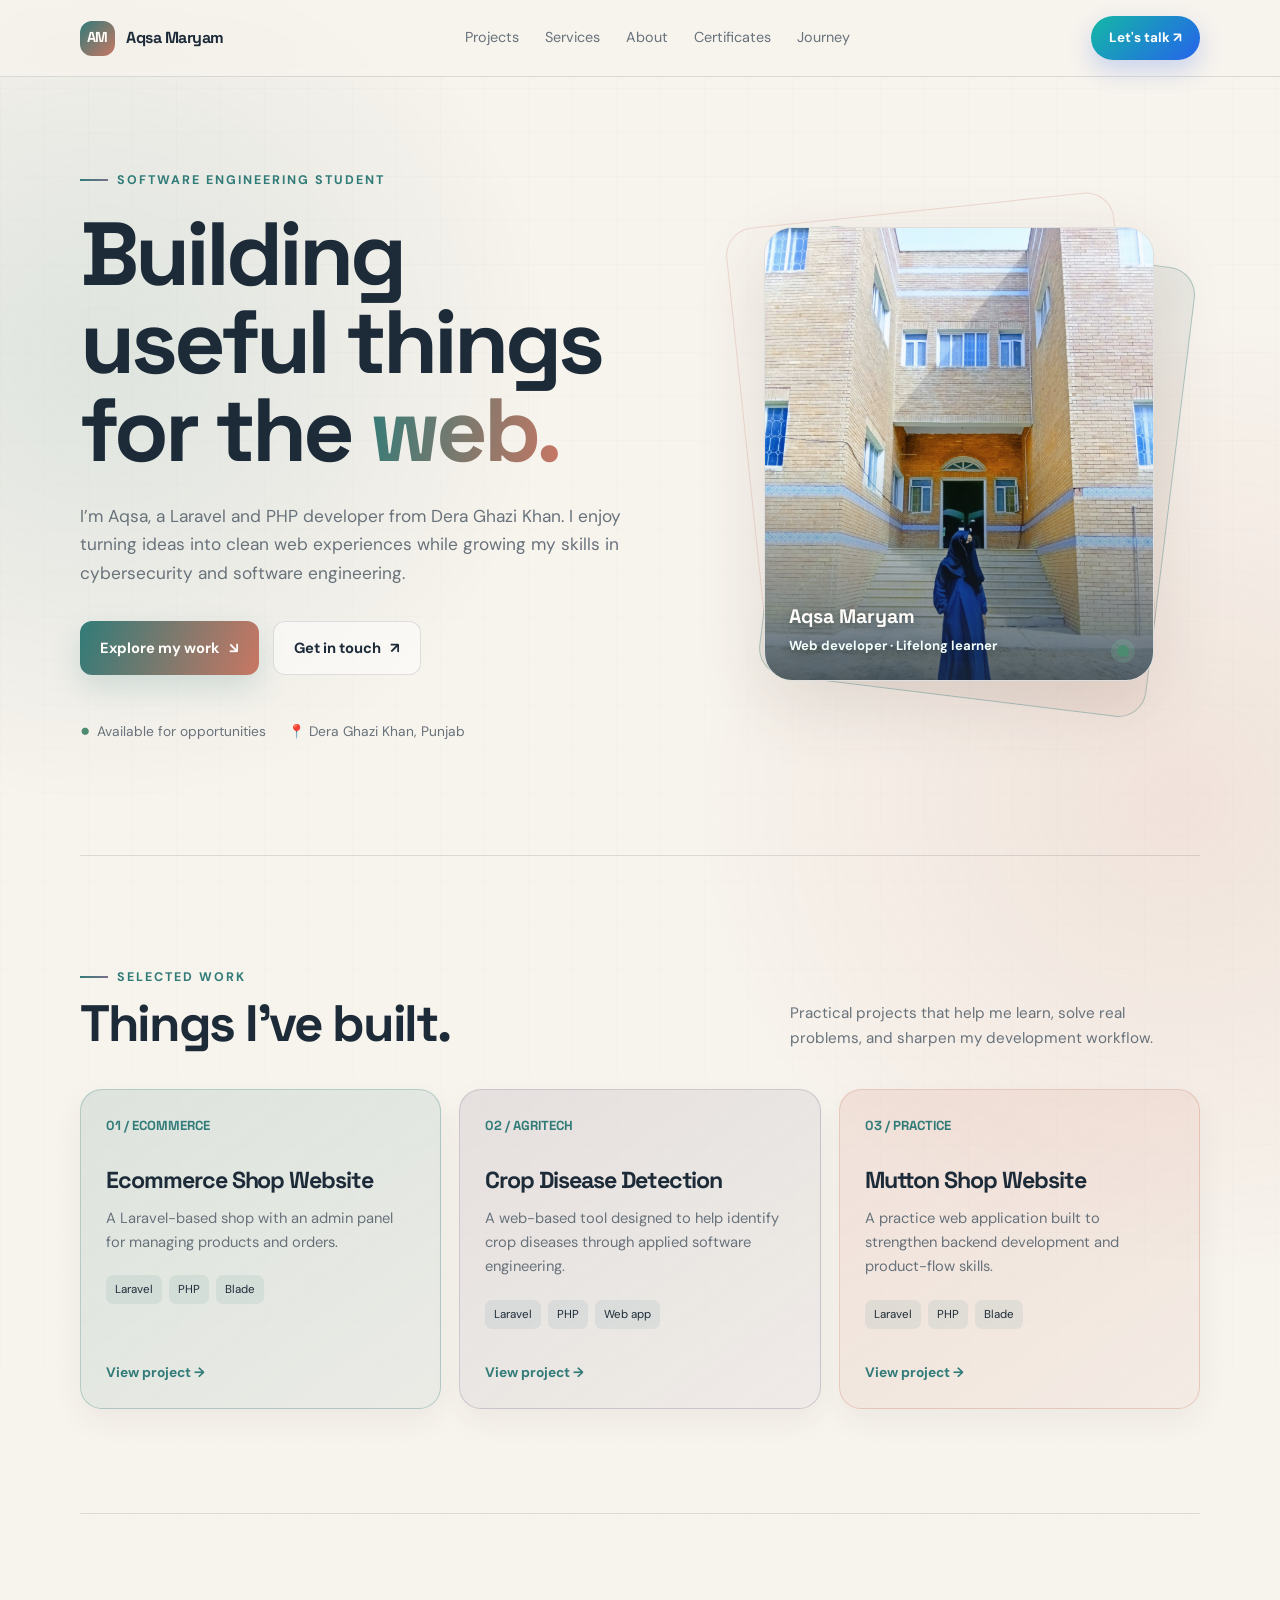
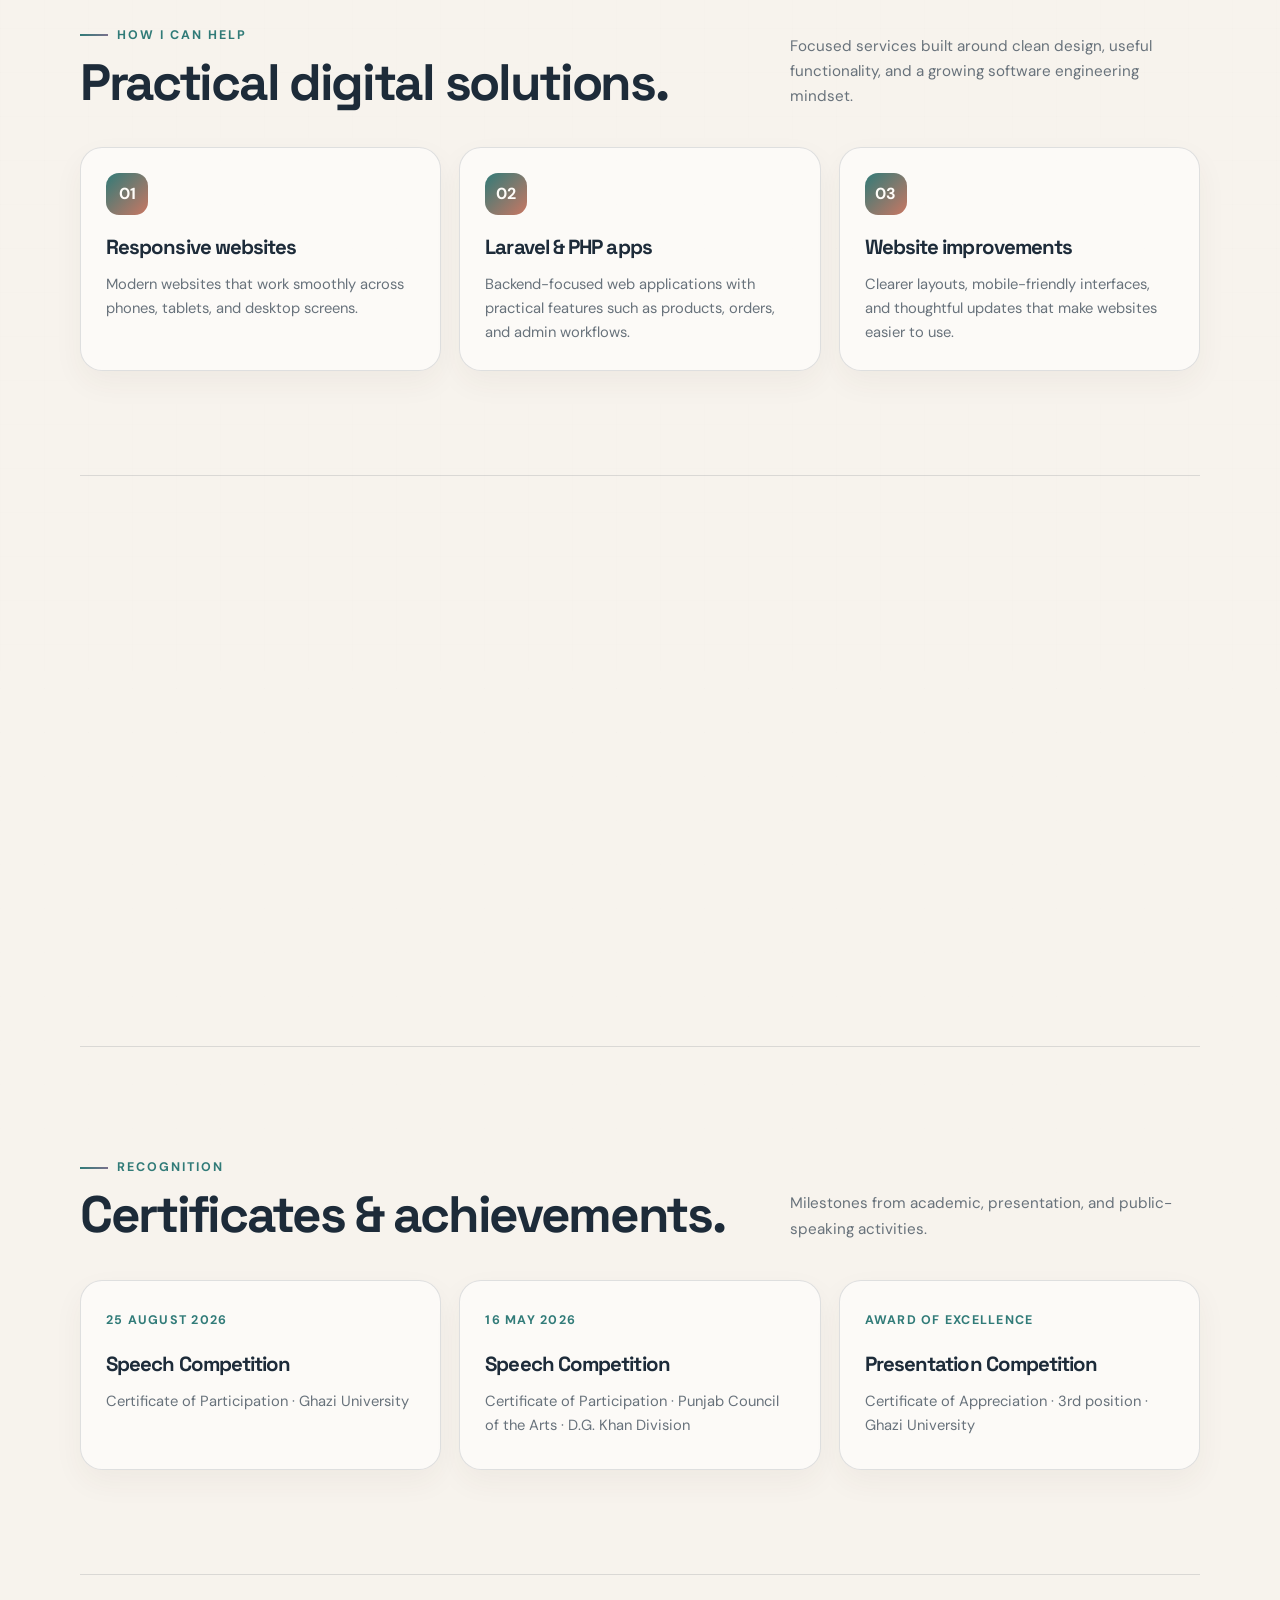
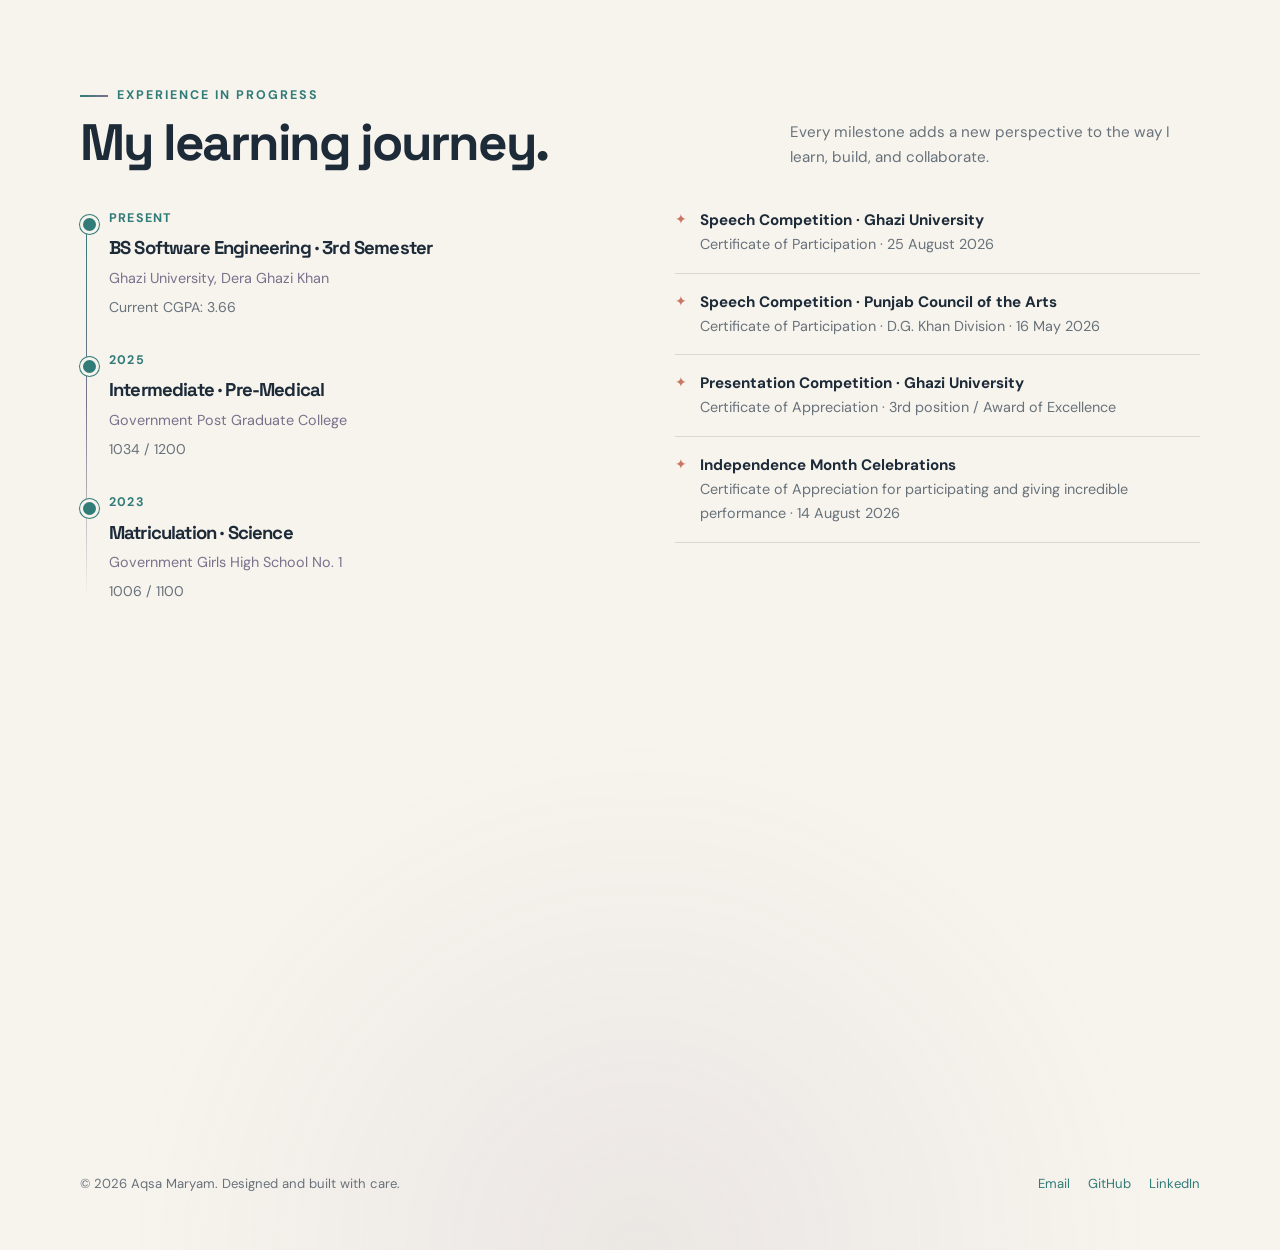
==== commit 3dc3f883: "Restore original cream navigation bar Co-authored-by: Copilot <223556219+Copilot@users.noreply.githu" ====
--- a/index.html
+++ b/index.html
@@ -63,8 +63,8 @@
 
     .site-nav {
       position: sticky; top: 0; z-index: 20;
-      border-bottom: 1px solid rgba(49,123,120,.14);
-      background: rgba(224,239,234,.96);
+      border-bottom: 1px solid var(--line);
+      background: rgba(247,243,237,.82);
       backdrop-filter: blur(18px);
     }
     .nav-inner { position: relative; min-height: 76px; display: flex; align-items: center; justify-content: space-between; gap: 24px; }
@@ -170,7 +170,7 @@
     @media (prefers-reduced-motion: reduce) { html { scroll-behavior: auto; } body { animation: none; } .reveal { opacity: 1; transform: none; transition: none; } * { transition-duration: .01ms !important; } }
     @media (max-width: 820px) {
       .menu-toggle { display: inline-flex; align-items: center; gap: 7px; }
-      .nav-links { display: none; position: absolute; top: calc(100% - 1px); left: 0; right: 0; flex-direction: column; gap: 0; padding: 8px; border: 1px solid rgba(49,123,120,.14); border-top: 0; border-radius: 0 0 16px 16px; background: rgba(224,239,234,.98); box-shadow: 0 16px 28px rgba(74,58,43,.1); }
+      .nav-links { display: none; position: absolute; top: calc(100% - 1px); left: 0; right: 0; flex-direction: column; gap: 0; padding: 8px; border: 1px solid var(--line); border-top: 0; border-radius: 0 0 16px 16px; background: rgba(247,243,237,.97); box-shadow: 0 16px 28px rgba(74,58,43,.1); }
       .nav-links.is-open { display: flex; }
       .nav-links a { display: block; padding: 12px 10px; border-radius: 10px; }
       .nav-links a:hover { background: rgba(49,123,120,.08); }
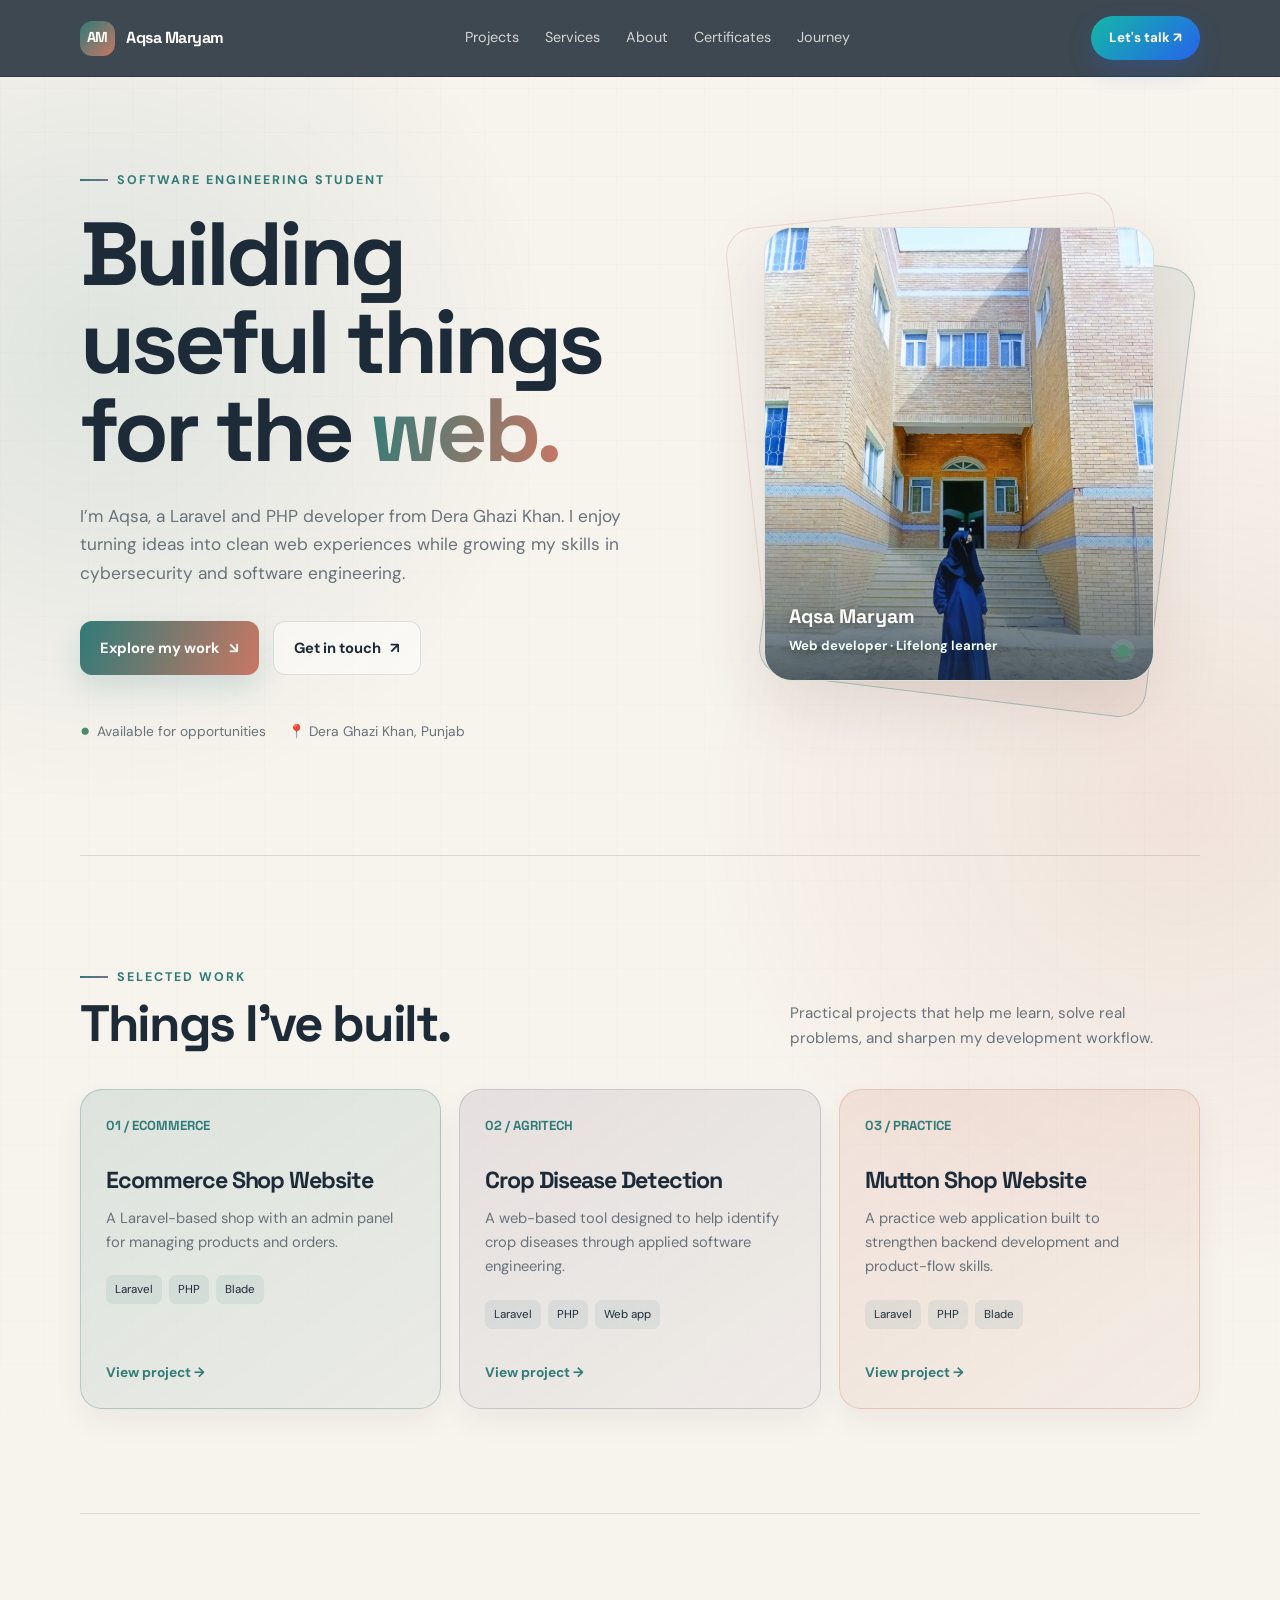
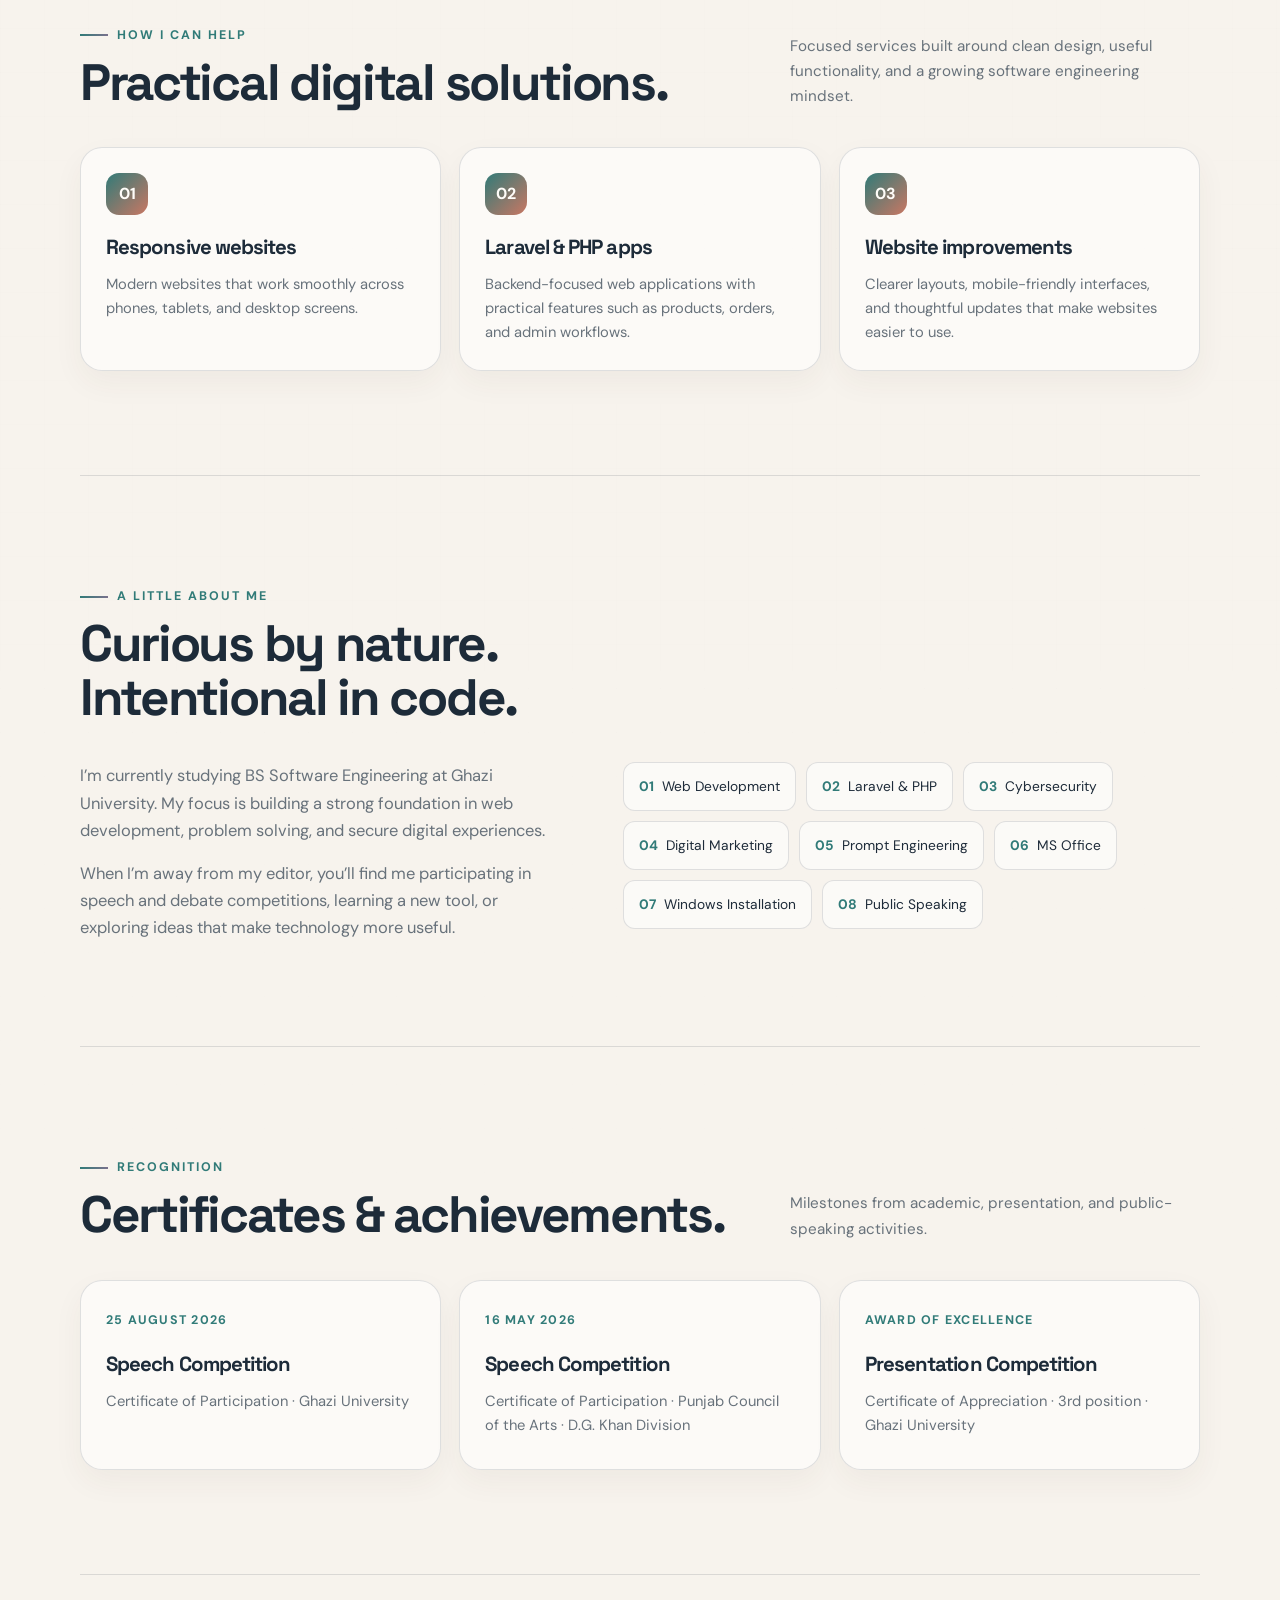
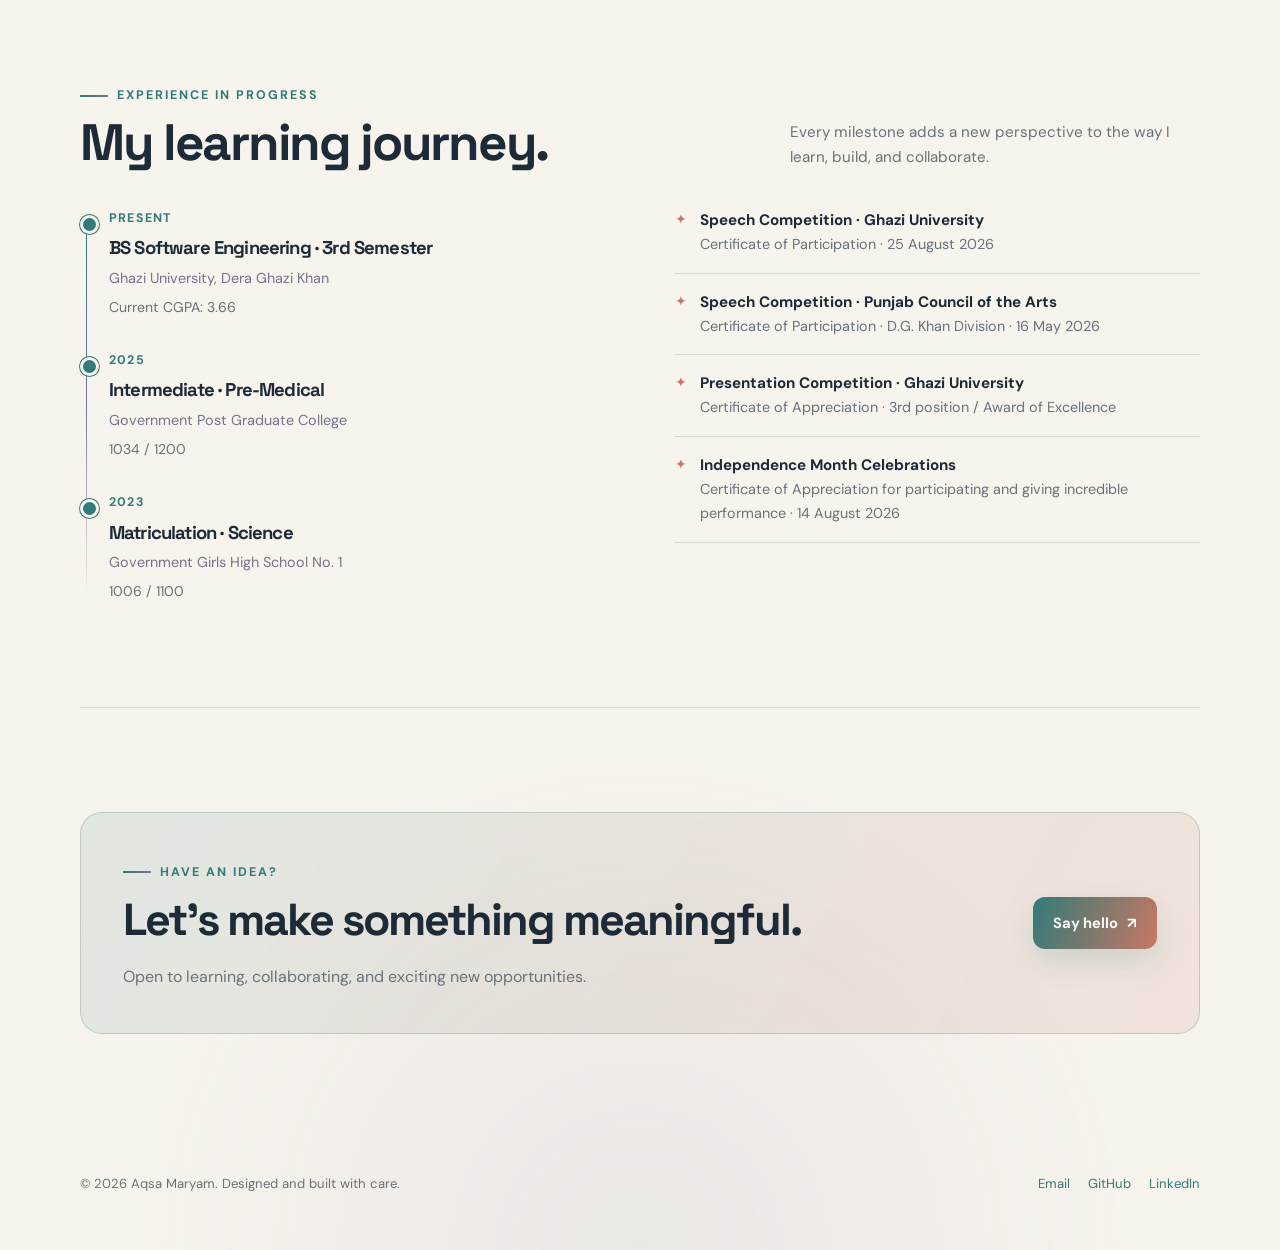
==== commit 04ff4940: "Add charcoal navigation bar with white text Co-authored-by: Copilot <223556219+Copilot@users.noreply" ====
--- a/index.html
+++ b/index.html
@@ -63,16 +63,16 @@
 
     .site-nav {
       position: sticky; top: 0; z-index: 20;
-      border-bottom: 1px solid var(--line);
-      background: rgba(247,243,237,.82);
+      border-bottom: 1px solid rgba(29,43,57,.55);
+      background: rgba(54,65,74,.96);
       backdrop-filter: blur(18px);
     }
     .nav-inner { position: relative; min-height: 76px; display: flex; align-items: center; justify-content: space-between; gap: 24px; }
-    .brand { display: flex; align-items: center; gap: 11px; font-family: 'Space Grotesk', sans-serif; font-weight: 700; text-decoration: none; letter-spacing: -.03em; }
+    .brand { display: flex; align-items: center; gap: 11px; color: #fffdf9; font-family: 'Space Grotesk', sans-serif; font-weight: 700; text-decoration: none; letter-spacing: -.03em; }
     .brand-mark { width: 35px; height: 35px; display: grid; place-items: center; border-radius: 12px; color: #fffdf9; background: linear-gradient(135deg, var(--cyan), var(--pink)); font-size: .9rem; }
-    .nav-links { display: flex; gap: 26px; list-style: none; color: var(--muted); font-size: .9rem; }
+    .nav-links { display: flex; gap: 26px; list-style: none; color: rgba(255,253,249,.78); font-size: .9rem; }
     .nav-links a { text-decoration: none; transition: color .2s ease; }
-    .nav-links a:hover { color: var(--cyan); }
+    .nav-links a:hover { color: #fffdf9; }
     .nav-cta { padding: 11px 18px; border: 0; border-radius: 999px; color: #fff; background: linear-gradient(135deg, #14b8a6, #2563eb); box-shadow: 0 10px 24px rgba(37,99,235,.22); text-decoration: none; font-size: .84rem; font-weight: 700; transition: transform .2s ease, box-shadow .2s ease; }
     .nav-cta:hover { transform: translateY(-3px); box-shadow: 0 14px 30px rgba(37,99,235,.28); }
     .menu-toggle { display: none; border: 1px solid var(--line); border-radius: 10px; padding: 8px 10px; color: var(--text); background: rgba(255,255,255,.55); font: inherit; font-size: .82rem; font-weight: 700; cursor: pointer; }
@@ -170,7 +170,7 @@
     @media (prefers-reduced-motion: reduce) { html { scroll-behavior: auto; } body { animation: none; } .reveal { opacity: 1; transform: none; transition: none; } * { transition-duration: .01ms !important; } }
     @media (max-width: 820px) {
       .menu-toggle { display: inline-flex; align-items: center; gap: 7px; }
-      .nav-links { display: none; position: absolute; top: calc(100% - 1px); left: 0; right: 0; flex-direction: column; gap: 0; padding: 8px; border: 1px solid var(--line); border-top: 0; border-radius: 0 0 16px 16px; background: rgba(247,243,237,.97); box-shadow: 0 16px 28px rgba(74,58,43,.1); }
+      .nav-links { display: none; position: absolute; top: calc(100% - 1px); left: 0; right: 0; flex-direction: column; gap: 0; padding: 8px; border: 1px solid rgba(255,255,255,.12); border-top: 0; border-radius: 0 0 16px 16px; background: rgba(54,65,74,.98); box-shadow: 0 16px 28px rgba(29,43,57,.18); }
       .nav-links.is-open { display: flex; }
       .nav-links a { display: block; padding: 12px 10px; border-radius: 10px; }
       .nav-links a:hover { background: rgba(49,123,120,.08); }
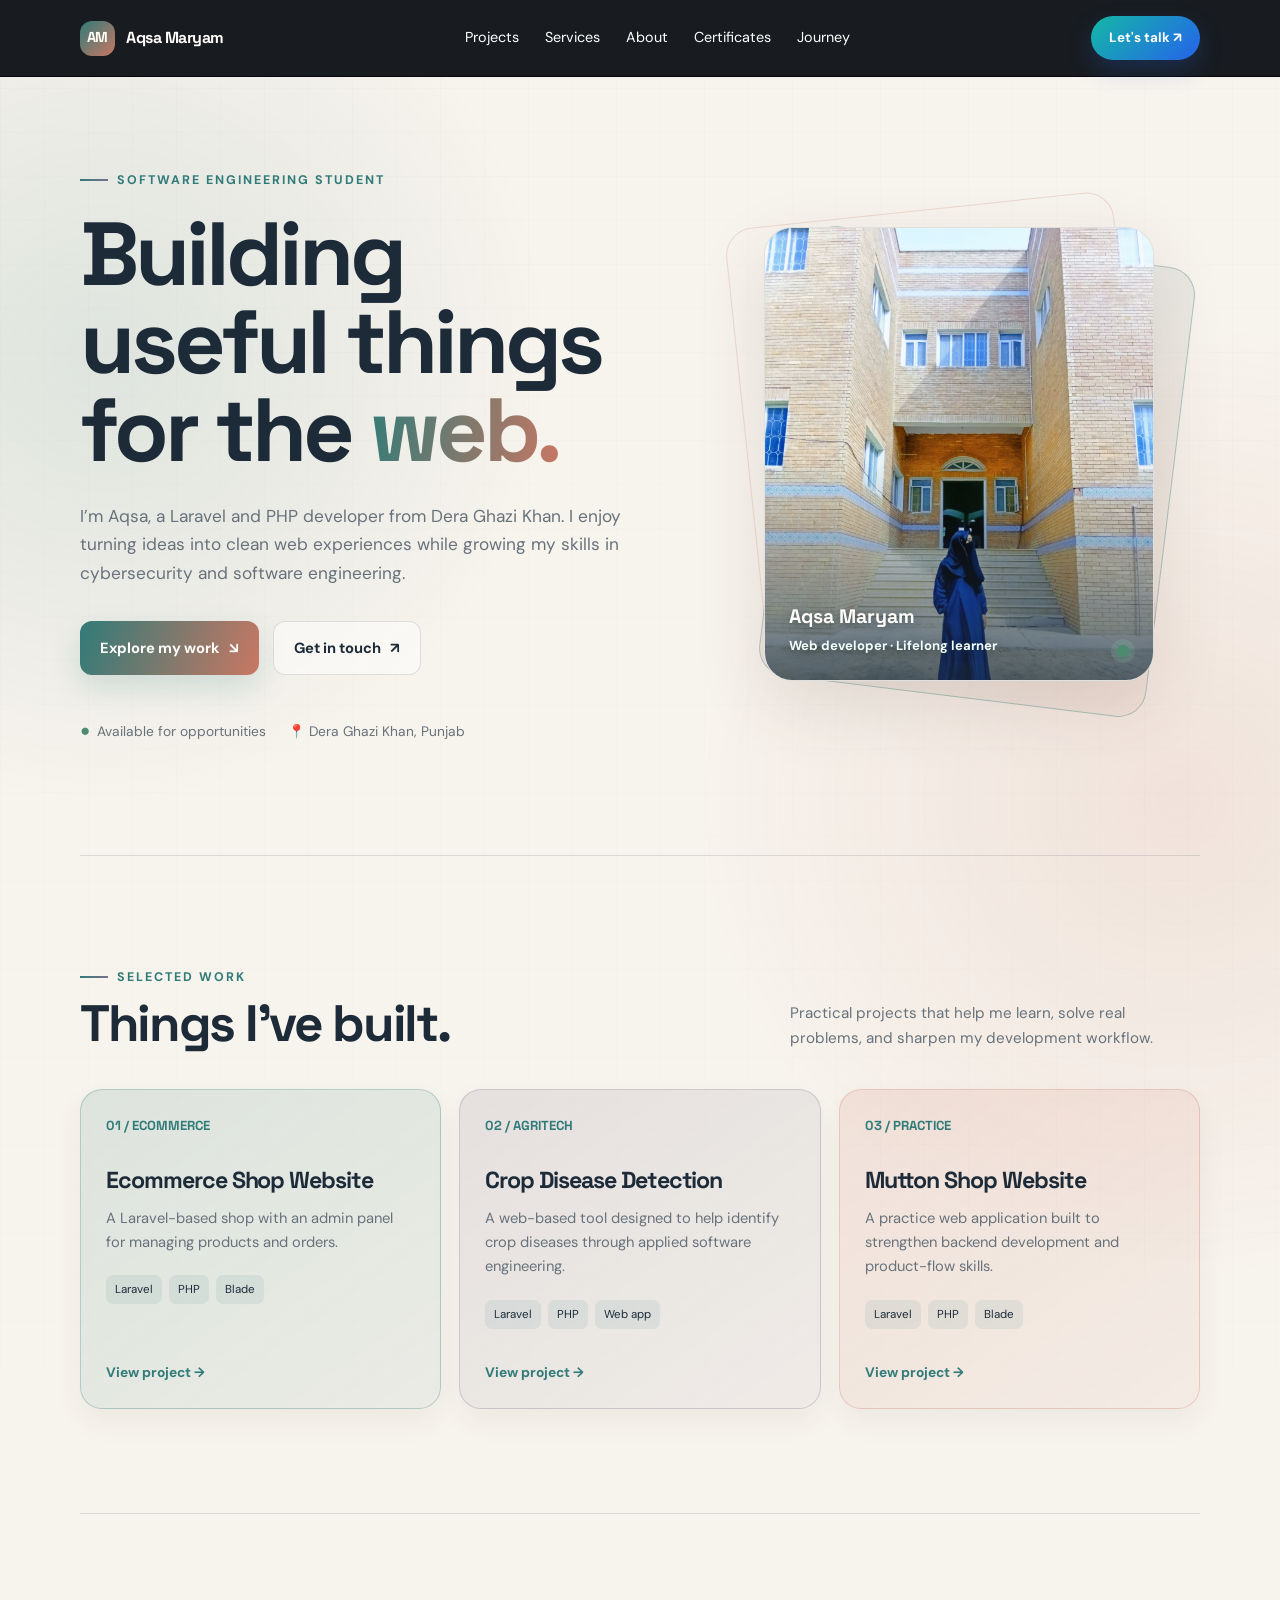
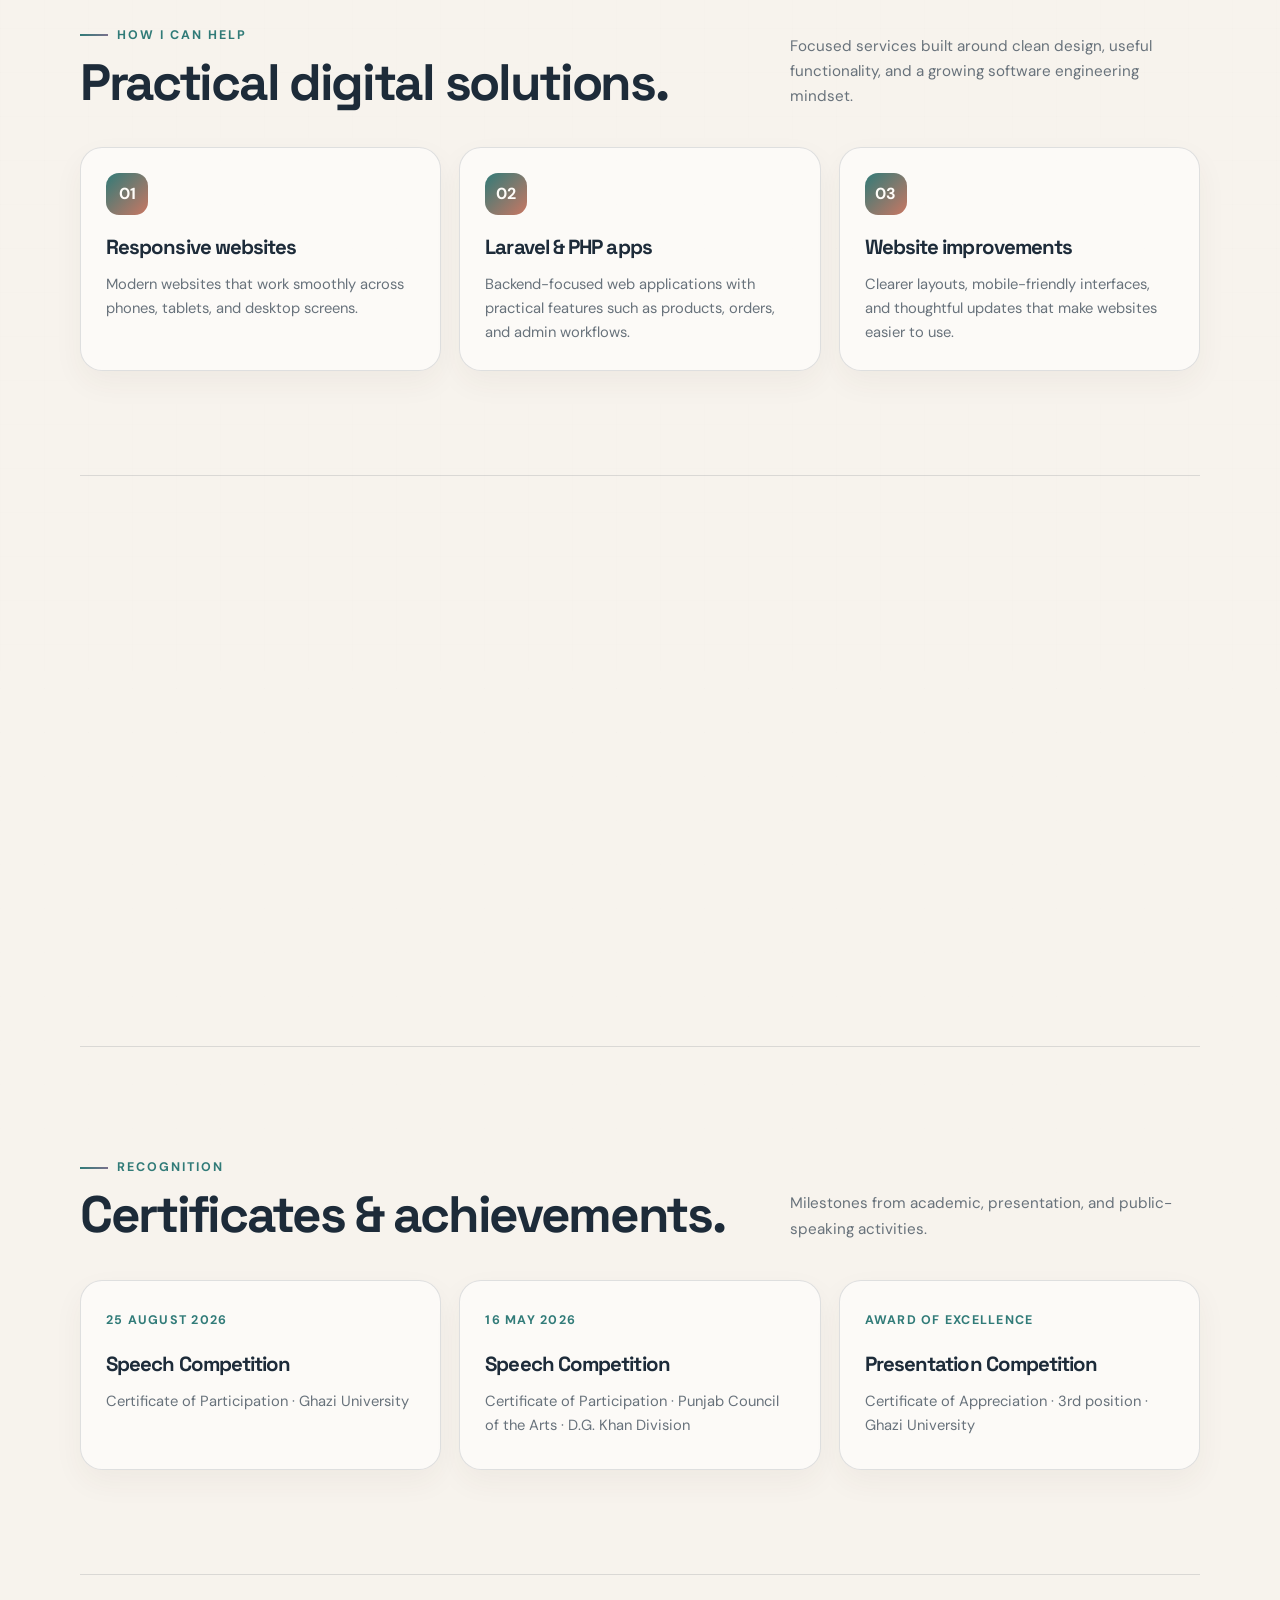
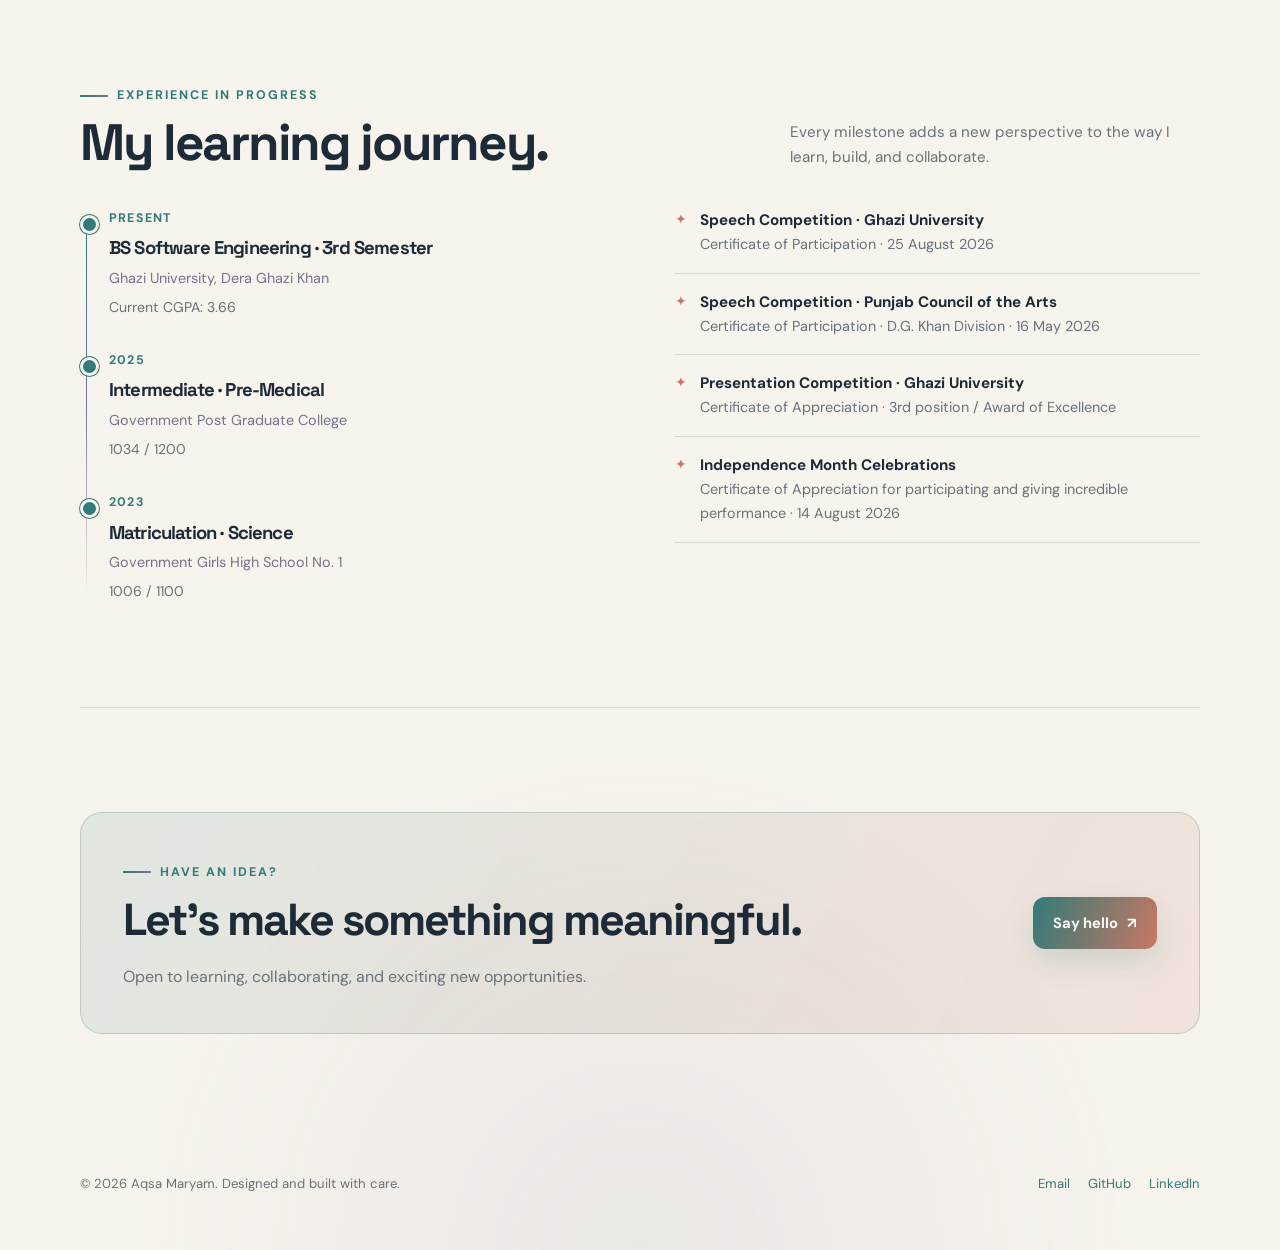
==== commit 9fe2c03f: "Make navigation near-black with white text Co-authored-by: Copilot <223556219+Copilot@users.noreply." ====
--- a/index.html
+++ b/index.html
@@ -63,16 +63,16 @@
 
     .site-nav {
       position: sticky; top: 0; z-index: 20;
-      border-bottom: 1px solid rgba(29,43,57,.55);
-      background: rgba(54,65,74,.96);
+      border-bottom: 1px solid rgba(0,0,0,.75);
+      background: rgba(20,24,28,.98);
       backdrop-filter: blur(18px);
     }
     .nav-inner { position: relative; min-height: 76px; display: flex; align-items: center; justify-content: space-between; gap: 24px; }
     .brand { display: flex; align-items: center; gap: 11px; color: #fffdf9; font-family: 'Space Grotesk', sans-serif; font-weight: 700; text-decoration: none; letter-spacing: -.03em; }
     .brand-mark { width: 35px; height: 35px; display: grid; place-items: center; border-radius: 12px; color: #fffdf9; background: linear-gradient(135deg, var(--cyan), var(--pink)); font-size: .9rem; }
-    .nav-links { display: flex; gap: 26px; list-style: none; color: rgba(255,253,249,.78); font-size: .9rem; }
+    .nav-links { display: flex; gap: 26px; list-style: none; color: #fff; font-size: .9rem; }
     .nav-links a { text-decoration: none; transition: color .2s ease; }
-    .nav-links a:hover { color: #fffdf9; }
+    .nav-links a:hover { color: #fff; }
     .nav-cta { padding: 11px 18px; border: 0; border-radius: 999px; color: #fff; background: linear-gradient(135deg, #14b8a6, #2563eb); box-shadow: 0 10px 24px rgba(37,99,235,.22); text-decoration: none; font-size: .84rem; font-weight: 700; transition: transform .2s ease, box-shadow .2s ease; }
     .nav-cta:hover { transform: translateY(-3px); box-shadow: 0 14px 30px rgba(37,99,235,.28); }
     .menu-toggle { display: none; border: 1px solid var(--line); border-radius: 10px; padding: 8px 10px; color: var(--text); background: rgba(255,255,255,.55); font: inherit; font-size: .82rem; font-weight: 700; cursor: pointer; }
@@ -170,7 +170,7 @@
     @media (prefers-reduced-motion: reduce) { html { scroll-behavior: auto; } body { animation: none; } .reveal { opacity: 1; transform: none; transition: none; } * { transition-duration: .01ms !important; } }
     @media (max-width: 820px) {
       .menu-toggle { display: inline-flex; align-items: center; gap: 7px; }
-      .nav-links { display: none; position: absolute; top: calc(100% - 1px); left: 0; right: 0; flex-direction: column; gap: 0; padding: 8px; border: 1px solid rgba(255,255,255,.12); border-top: 0; border-radius: 0 0 16px 16px; background: rgba(54,65,74,.98); box-shadow: 0 16px 28px rgba(29,43,57,.18); }
+      .nav-links { display: none; position: absolute; top: calc(100% - 1px); left: 0; right: 0; flex-direction: column; gap: 0; padding: 8px; border: 1px solid rgba(255,255,255,.12); border-top: 0; border-radius: 0 0 16px 16px; background: rgba(20,24,28,.98); box-shadow: 0 16px 28px rgba(29,43,57,.18); }
       .nav-links.is-open { display: flex; }
       .nav-links a { display: block; padding: 12px 10px; border-radius: 10px; }
       .nav-links a:hover { background: rgba(49,123,120,.08); }
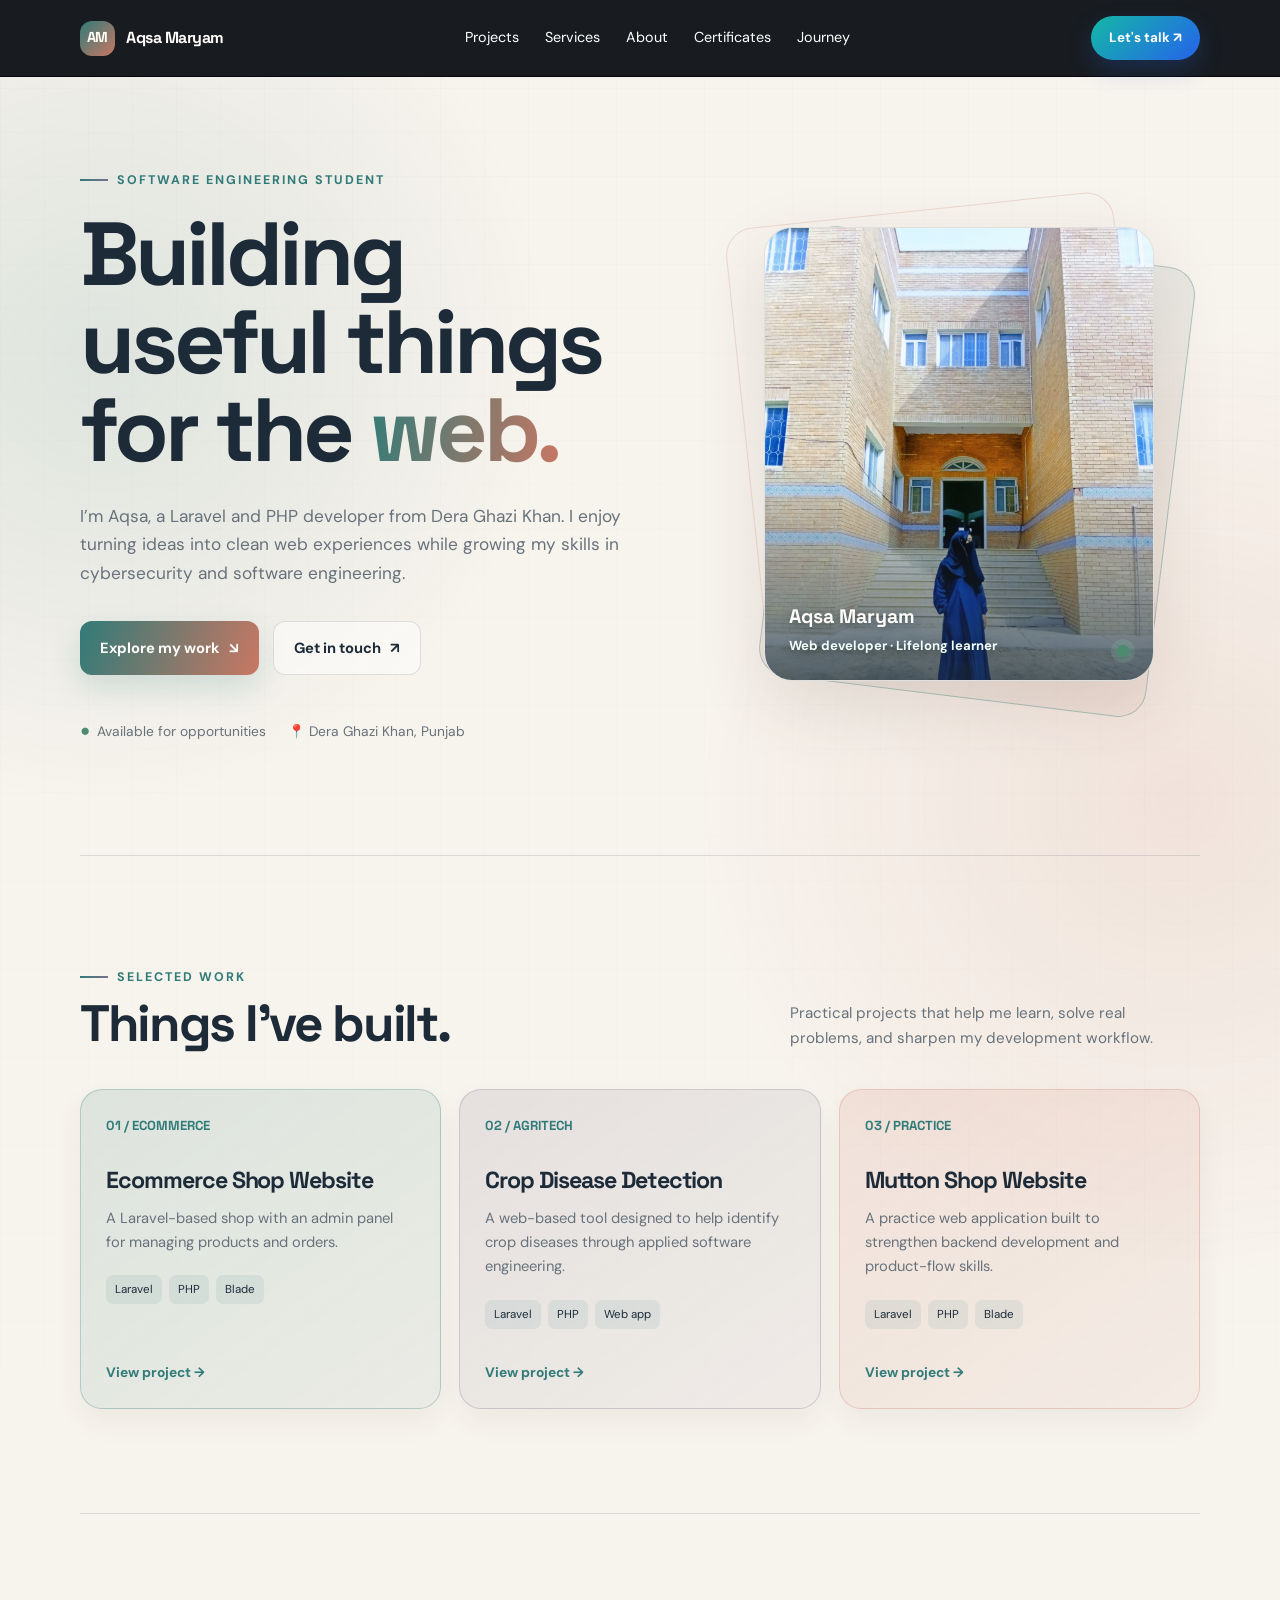
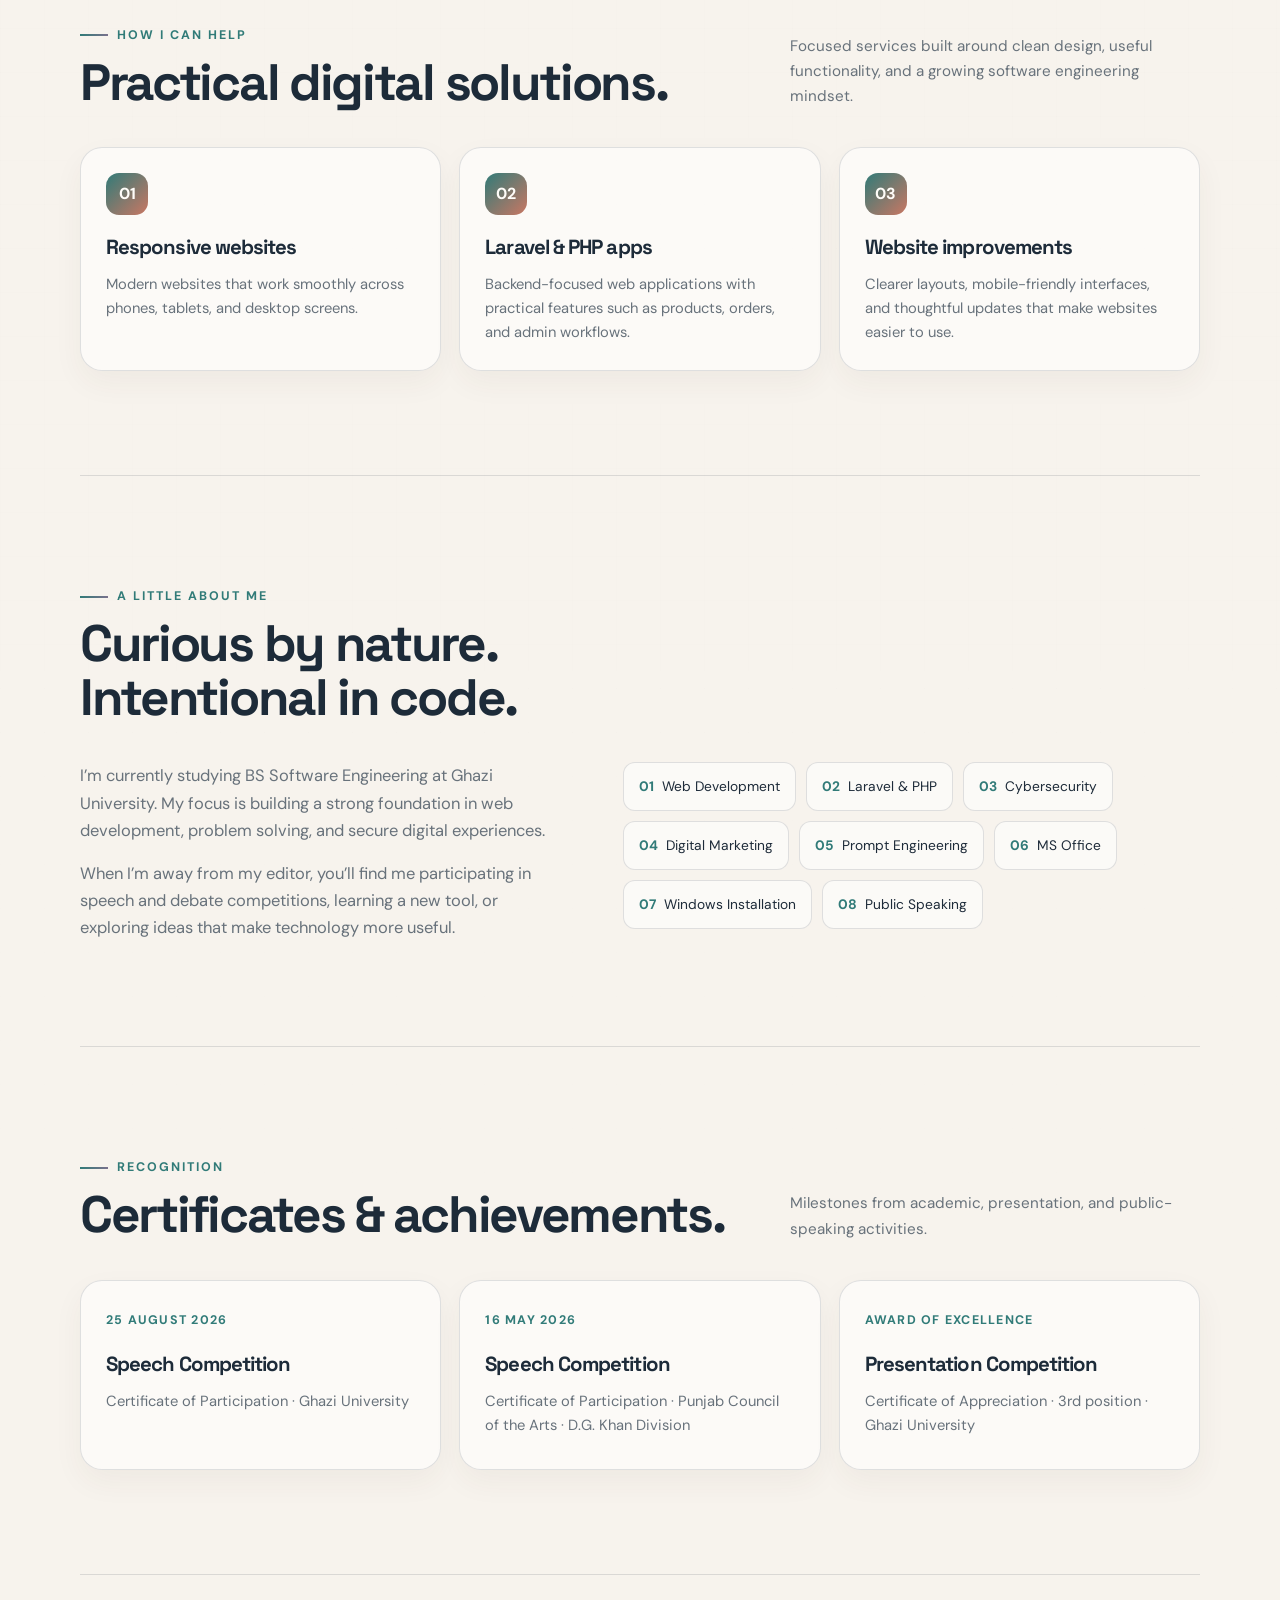
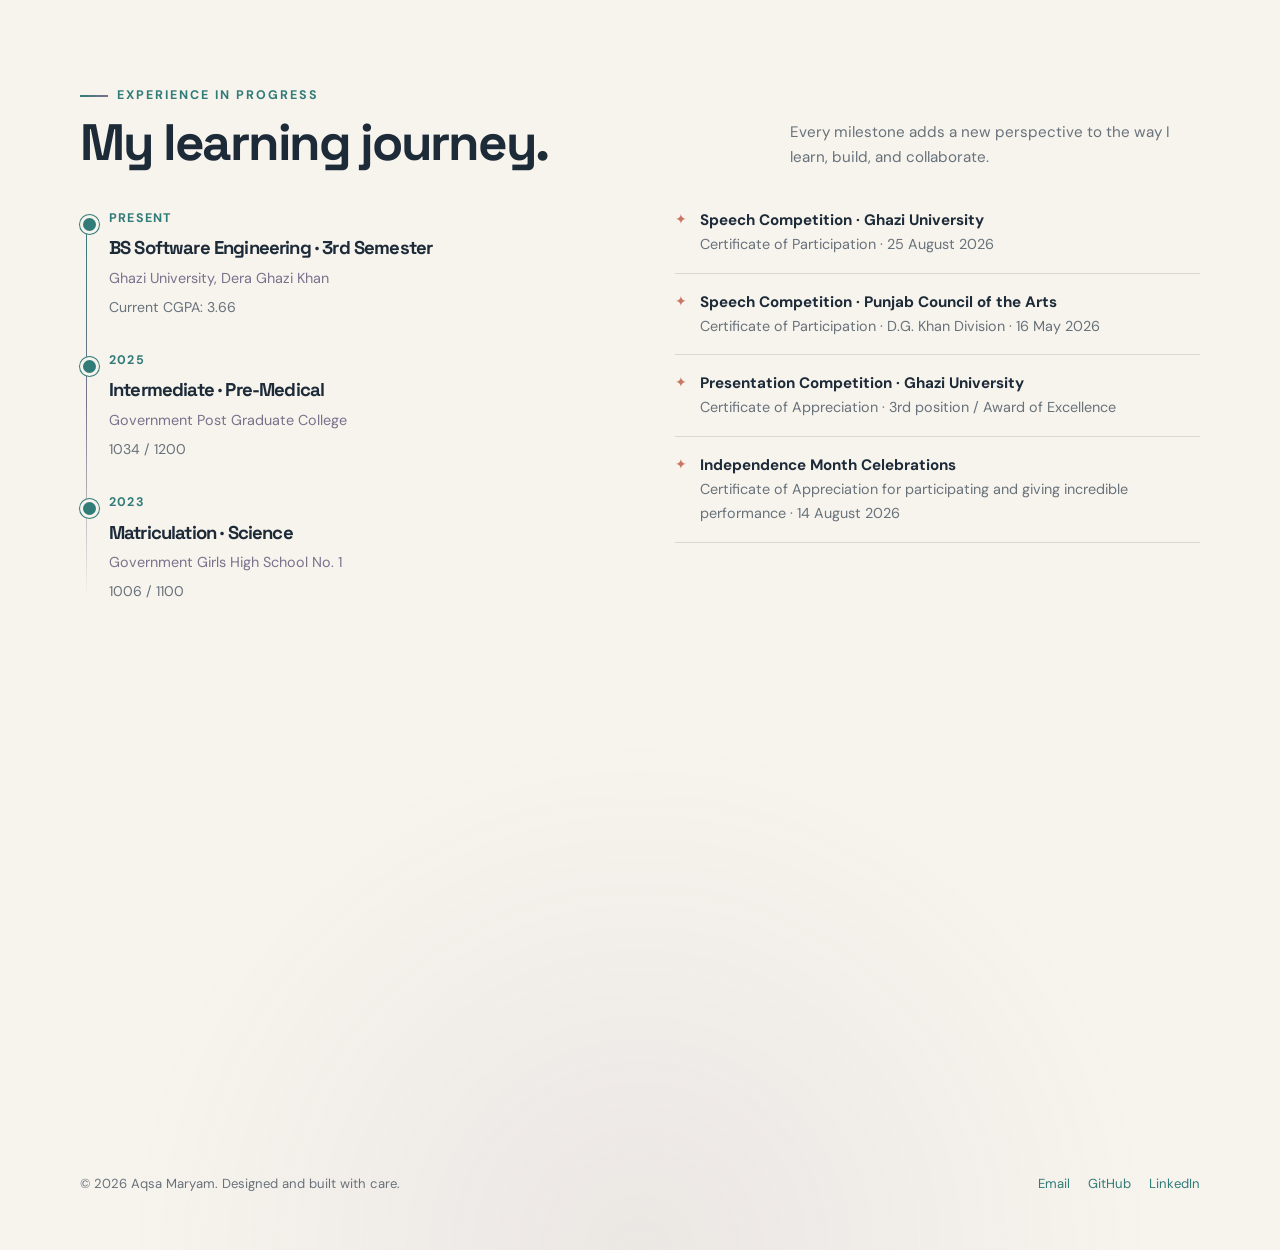
==== commit 5f109459: "Make mobile menu button white Co-authored-by: Copilot <223556219+Copilot@users.noreply.github.com>" ====
--- a/index.html
+++ b/index.html
@@ -75,7 +75,7 @@
     .nav-links a:hover { color: #fff; }
     .nav-cta { padding: 11px 18px; border: 0; border-radius: 999px; color: #fff; background: linear-gradient(135deg, #14b8a6, #2563eb); box-shadow: 0 10px 24px rgba(37,99,235,.22); text-decoration: none; font-size: .84rem; font-weight: 700; transition: transform .2s ease, box-shadow .2s ease; }
     .nav-cta:hover { transform: translateY(-3px); box-shadow: 0 14px 30px rgba(37,99,235,.28); }
-    .menu-toggle { display: none; border: 1px solid var(--line); border-radius: 10px; padding: 8px 10px; color: var(--text); background: rgba(255,255,255,.55); font: inherit; font-size: .82rem; font-weight: 700; cursor: pointer; }
+    .menu-toggle { display: none; border: 1px solid rgba(255,255,255,.55); border-radius: 10px; padding: 8px 10px; color: #fff; background: rgba(255,255,255,.12); font: inherit; font-size: .82rem; font-weight: 700; cursor: pointer; }
 
     .hero { min-height: 720px; display: grid; grid-template-columns: 1.08fr .92fr; align-items: center; gap: 72px; padding: 86px 0 110px; }
     .eyebrow { display: inline-flex; align-items: center; gap: 9px; color: var(--cyan); font-size: .78rem; font-weight: 700; text-transform: uppercase; letter-spacing: .16em; }
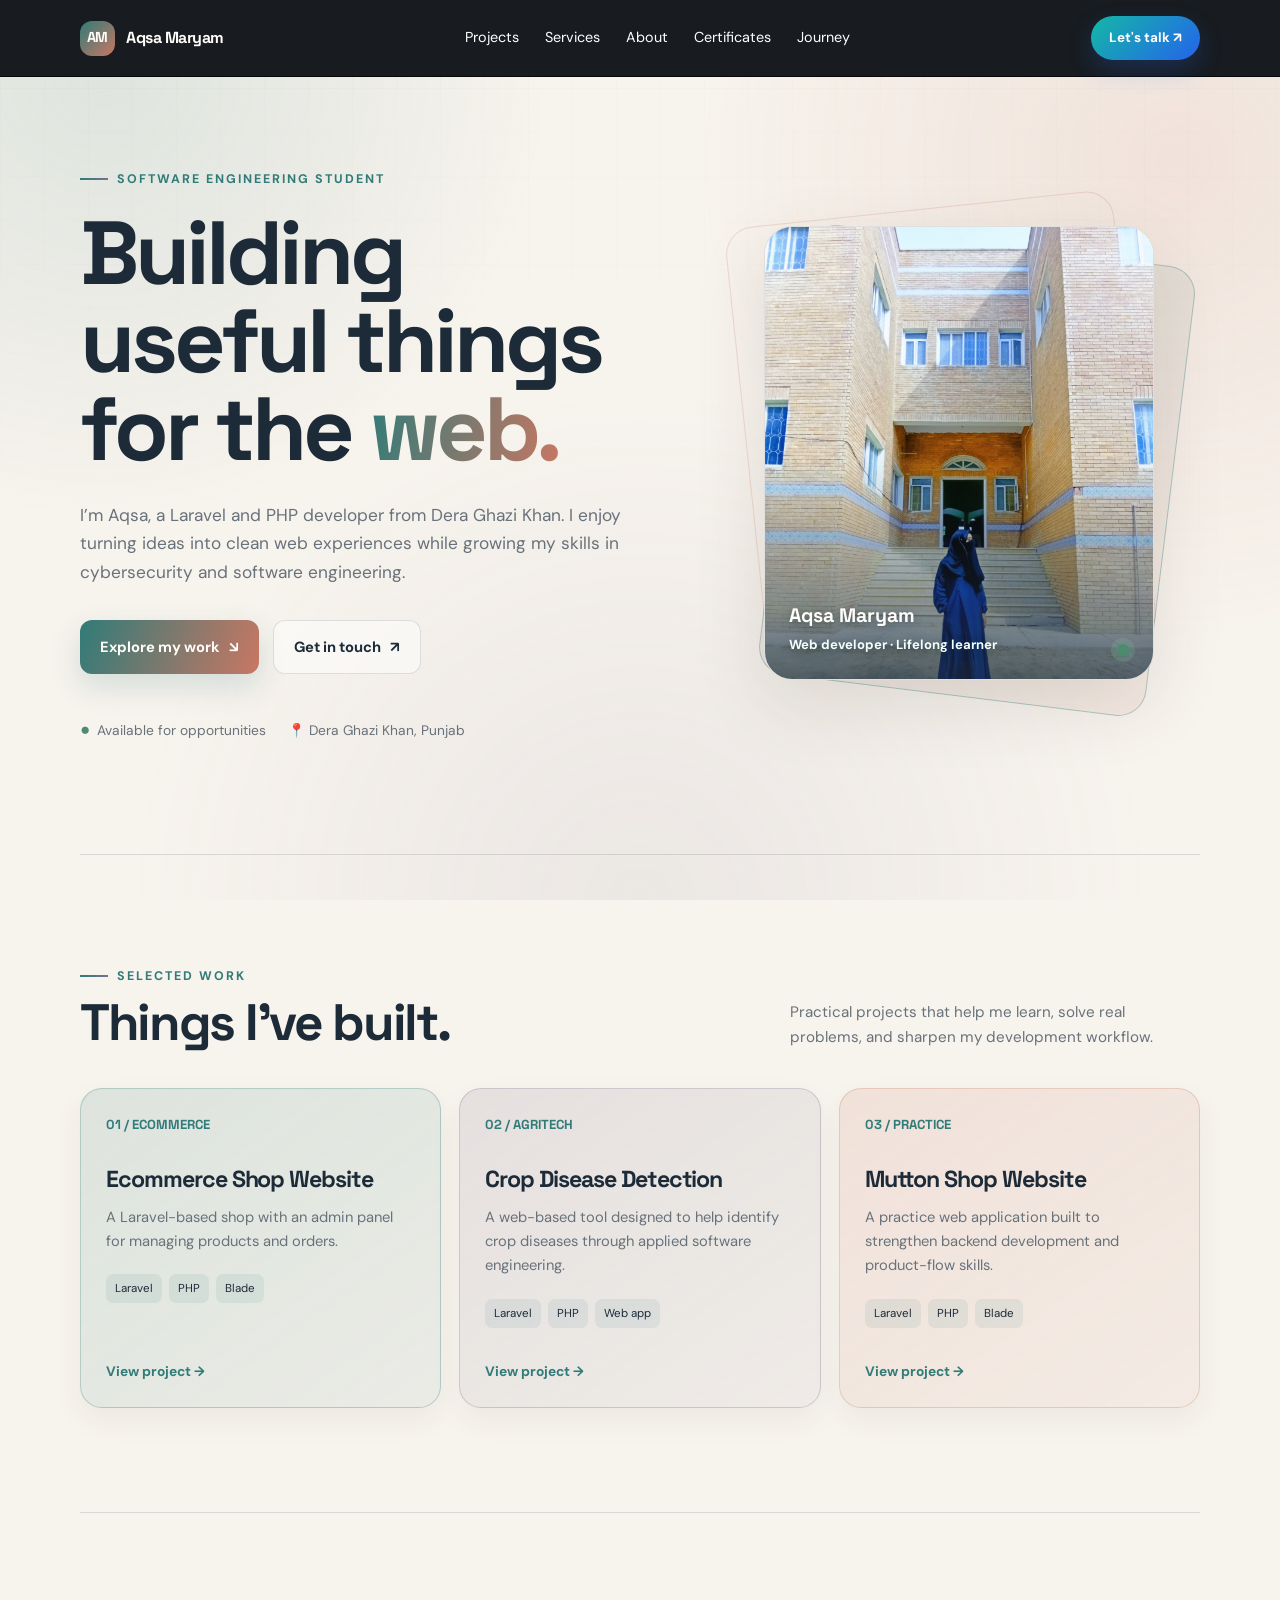
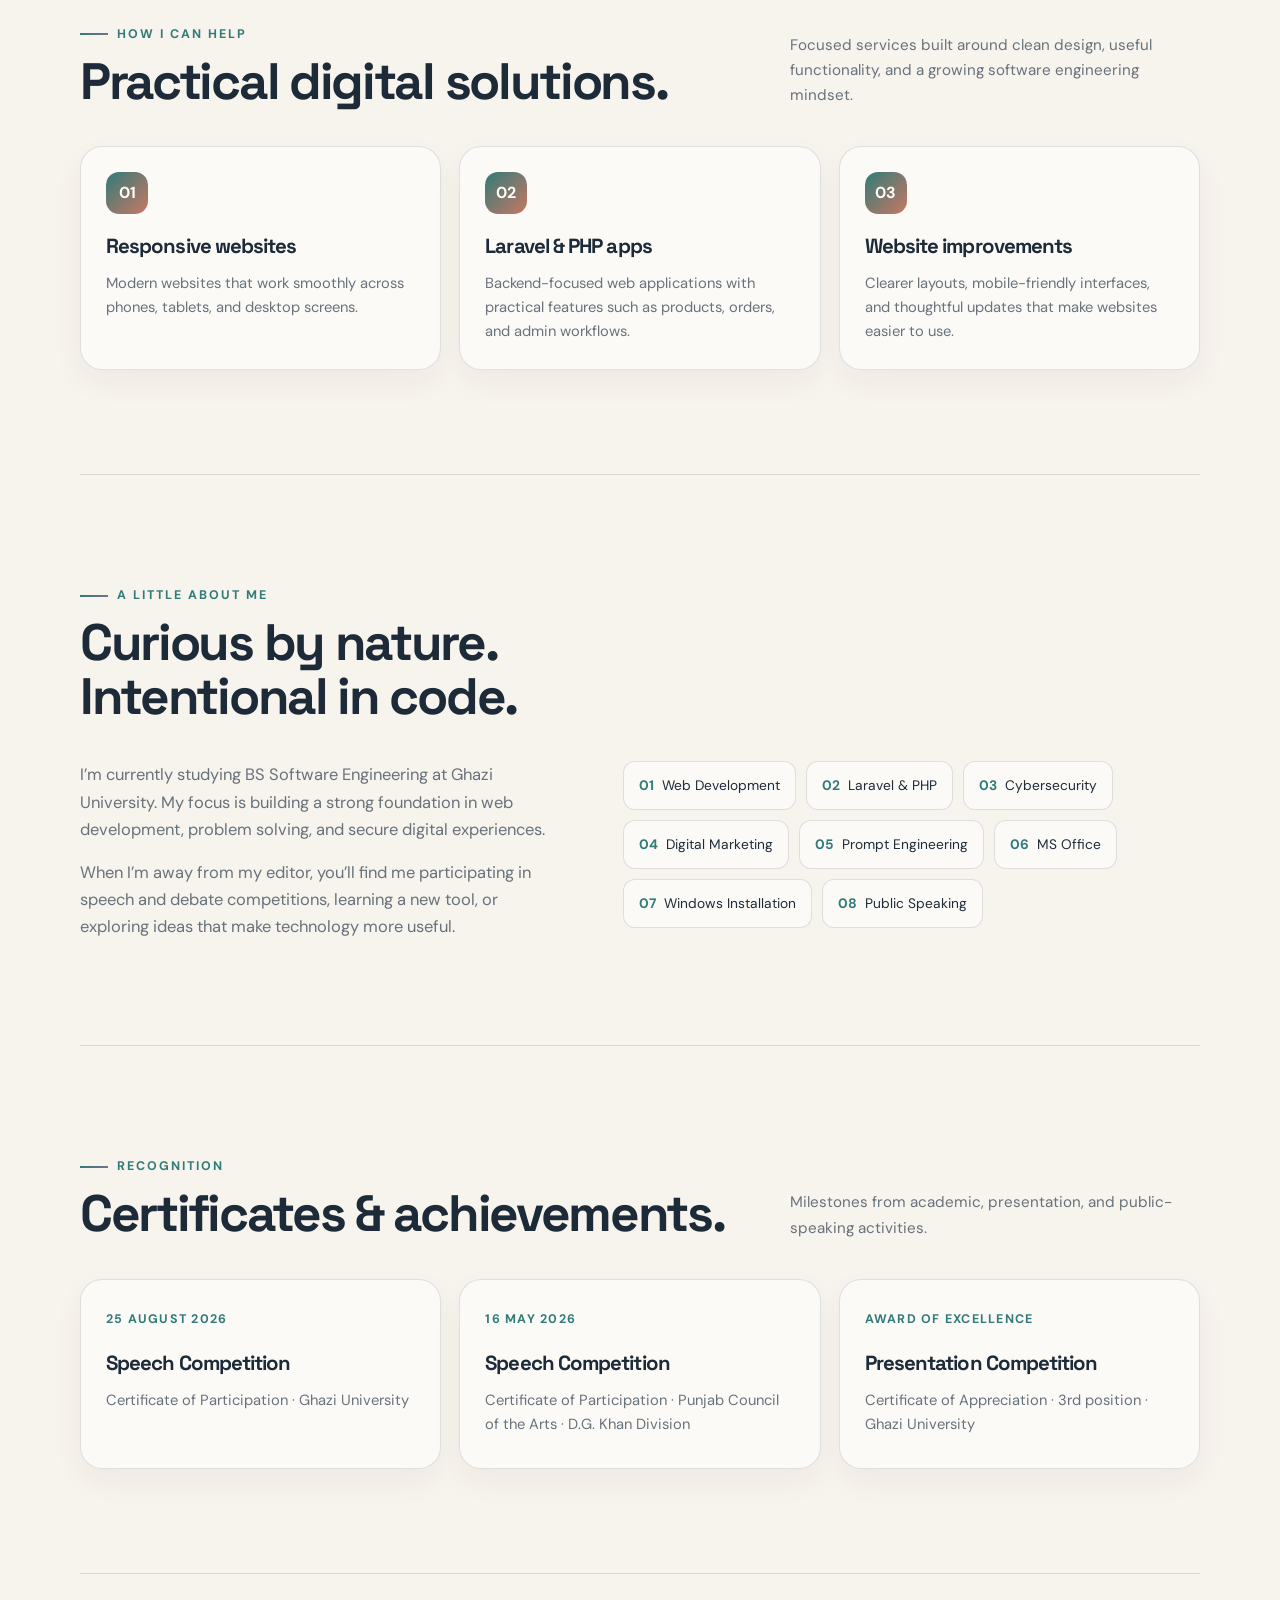
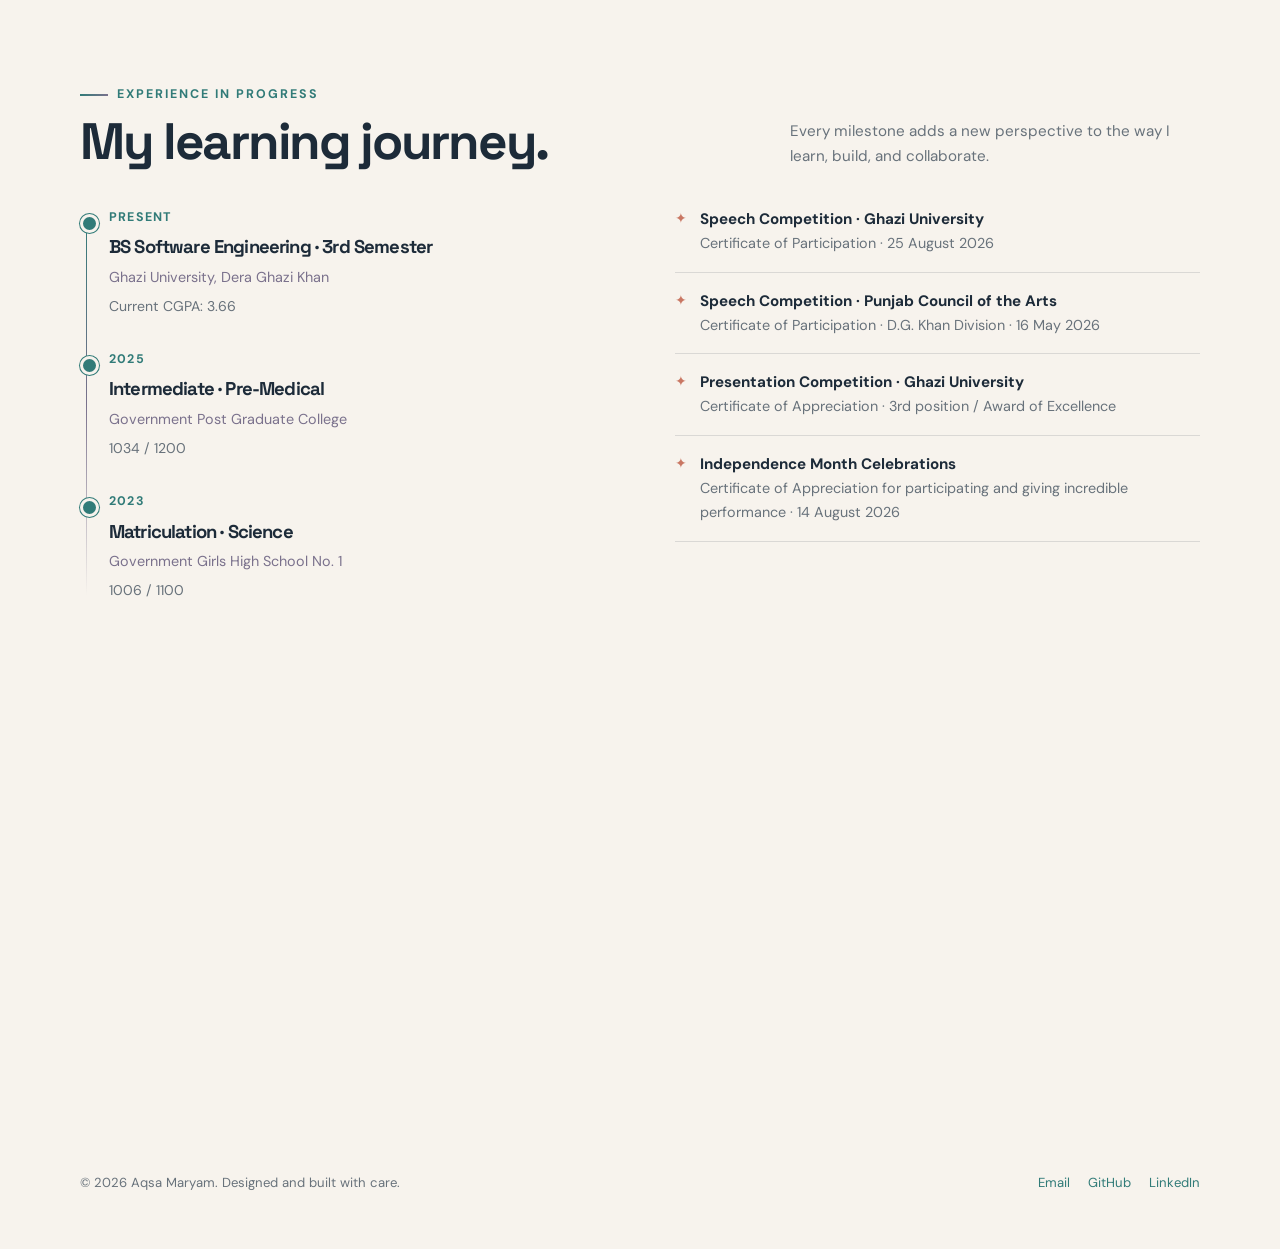
==== commit 51d99da6: "Keep mobile navigation fixed while scrolling Co-authored-by: Copilot <223556219+Copilot@users.norepl" ====
--- a/index.html
+++ b/index.html
@@ -33,7 +33,7 @@
       font-family: 'DM Sans', sans-serif;
       line-height: 1.65;
       overflow-x: hidden;
-      animation: page-enter .45s ease-out both;
+      padding-top: 76px;
     }
     @keyframes page-enter { from { opacity: 0; transform: translateY(8px); } to { opacity: 1; transform: none; } }
     body::before {
@@ -62,7 +62,7 @@
     .container { width: min(1120px, calc(100% - 40px)); margin: 0 auto; }
 
     .site-nav {
-      position: sticky; top: 0; z-index: 20;
+      position: fixed; top: 0; left: 0; right: 0; z-index: 20;
       border-bottom: 1px solid rgba(0,0,0,.75);
       background: rgba(20,24,28,.98);
       backdrop-filter: blur(18px);
@@ -182,6 +182,7 @@
     }
     @media (max-width: 520px) {
       .container { width: min(100% - 28px, 1120px); }
+      body { padding-top: 68px; }
       .nav-inner { min-height: 68px; }
       .nav-cta { padding: 8px 11px; font-size: .76rem; }
       .menu-toggle { padding: 7px 9px; }
